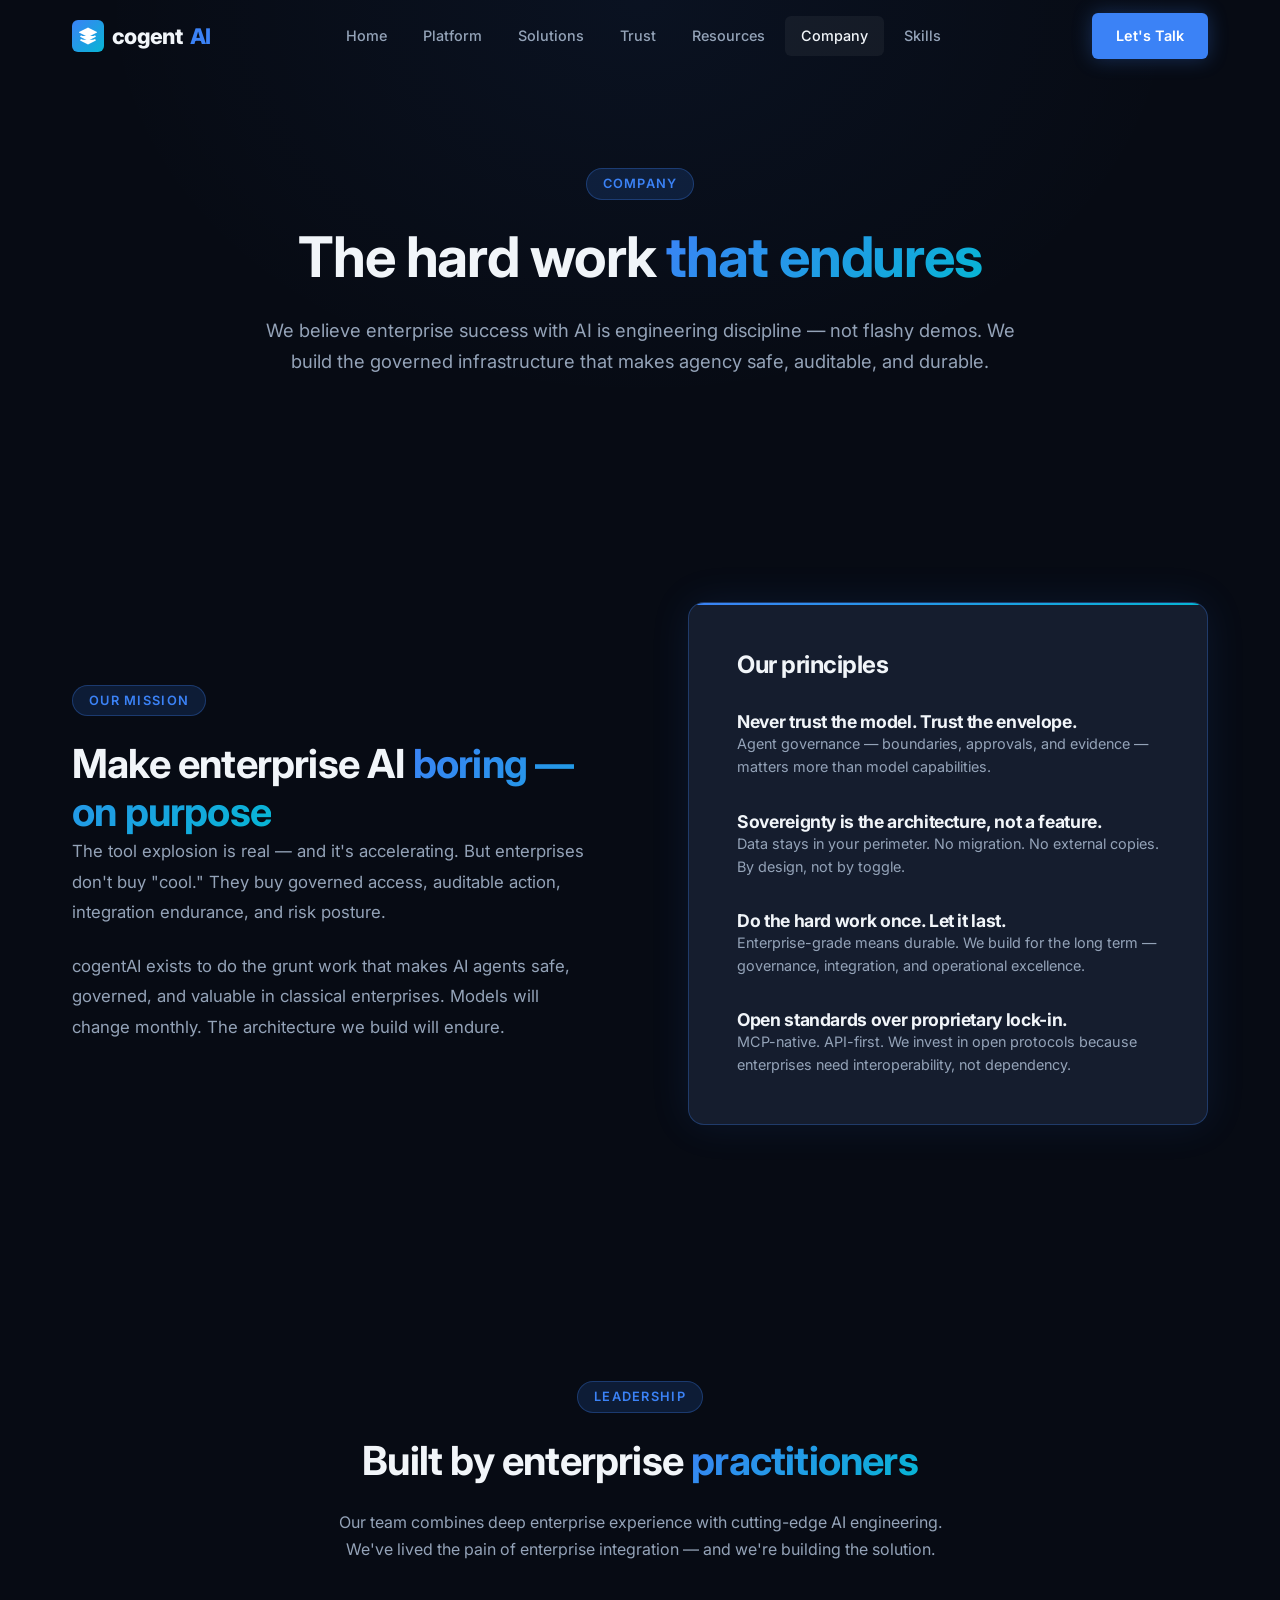
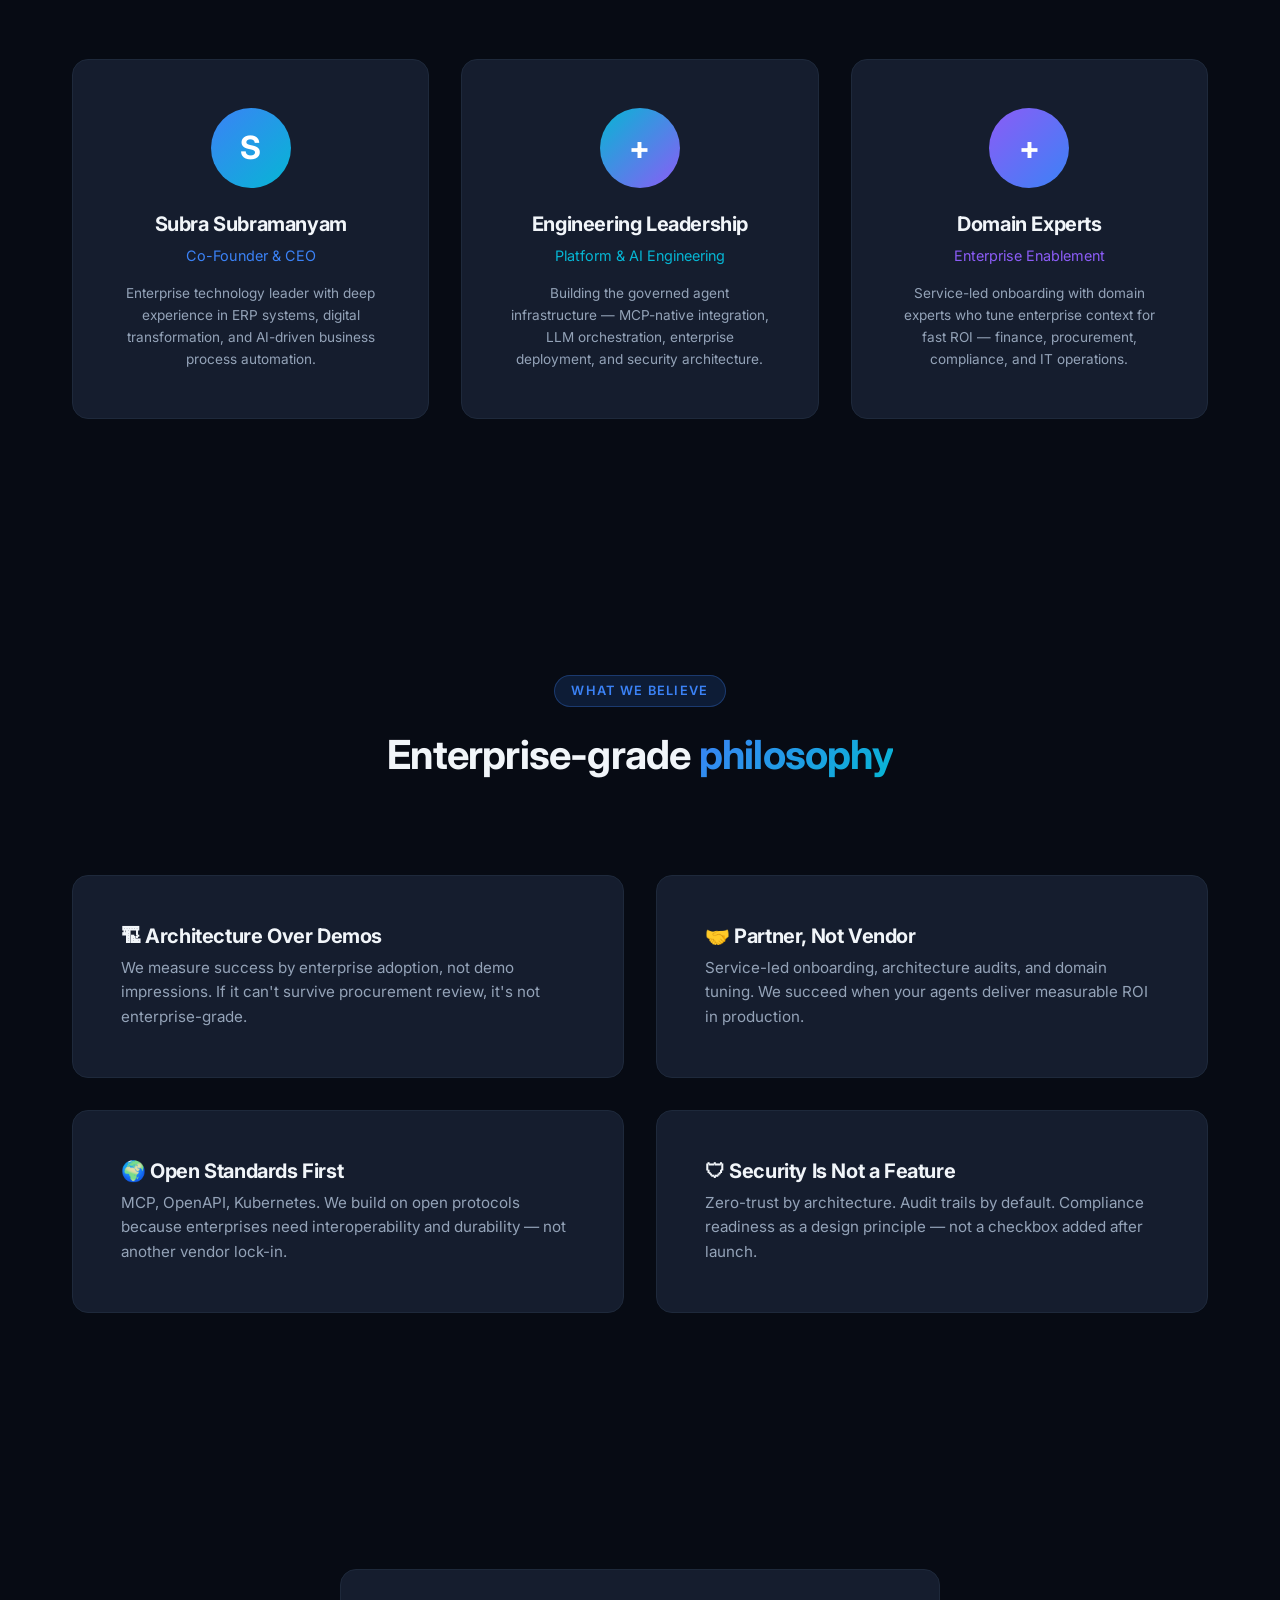
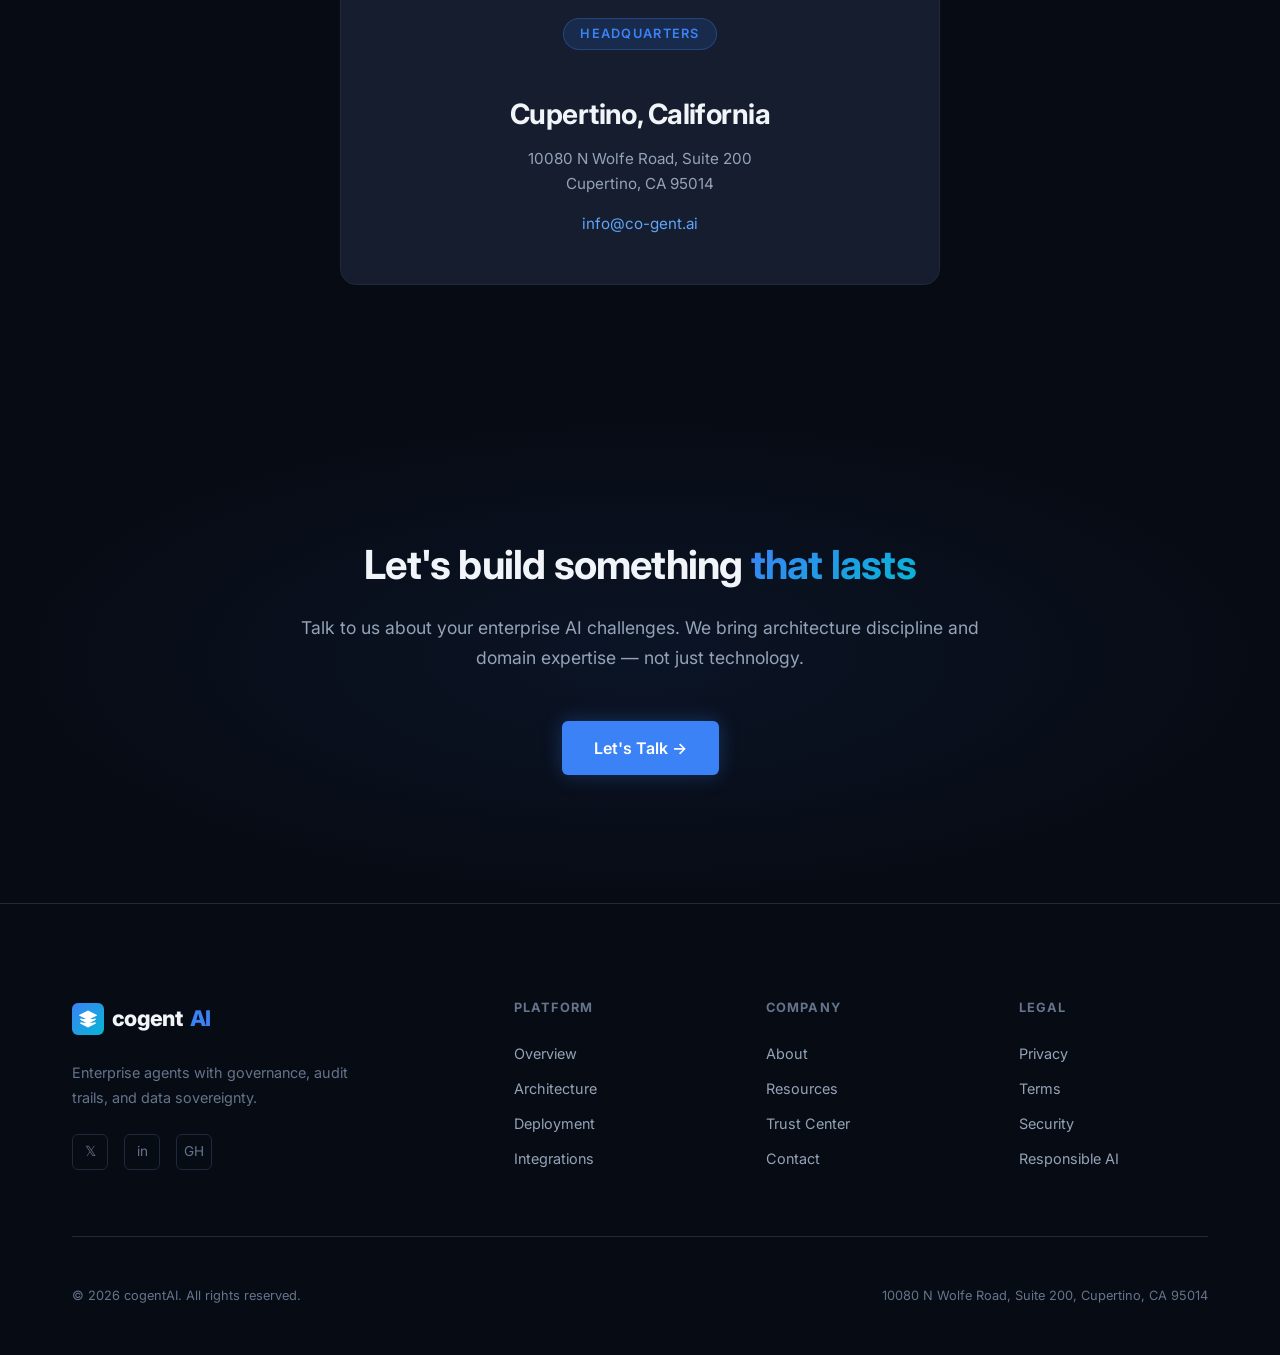
==== company.html @ f17ac7de "Initial prototype: cogentAI enterprise website redesign Complete site rebuild based on the roadmap d" ====
<!DOCTYPE html>
<html lang="en">
<head>
  <meta charset="UTF-8">
  <meta name="viewport" content="width=device-width, initial-scale=1.0">
  <title>Company — cogentAI</title>
  <meta name="description" content="About cogentAI — mission, values, leadership, and the enterprise-grade philosophy behind the platform.">
  <link rel="preconnect" href="https://fonts.googleapis.com">
  <link rel="preconnect" href="https://fonts.gstatic.com" crossorigin>
  <link href="https://fonts.googleapis.com/css2?family=Inter:wght@400;500;600;700;800&display=swap" rel="stylesheet">
  <link rel="stylesheet" href="css/style.css">
  <link rel="icon" href="data:image/svg+xml,<svg xmlns='http://www.w3.org/2000/svg' viewBox='0 0 32 32'><rect width='32' height='32' rx='6' fill='%233B82F6'/><text x='16' y='22' text-anchor='middle' fill='white' font-size='18' font-weight='bold' font-family='sans-serif'>C</text></svg>">
</head>
<body>

  <!-- HEADER -->
  <header class="site-header" id="site-header">
    <div class="header-inner">
      <a href="index.html" class="logo"><div class="logo-icon"><svg viewBox="0 0 24 24" fill="none" stroke="white" stroke-width="2.5"><path d="M12 2L2 7l10 5 10-5-10-5z"/><path d="M2 17l10 5 10-5"/><path d="M2 12l10 5 10-5"/></svg></div>cogent<span>AI</span></a>
      <nav class="nav-links">
        <a href="index.html">Home</a><a href="platform.html">Platform</a><a href="solutions.html">Solutions</a><a href="trust.html">Trust</a><a href="resources.html">Resources</a><a href="company.html" class="active">Company</a><a href="skills.html">Skills</a>
      </nav>
      <div class="flex gap-md items-center">
        <a href="contact.html" class="btn btn-primary nav-cta desktop-only">Let's Talk</a>
        <button class="mobile-toggle" id="mobile-toggle" aria-label="Menu"><span></span><span></span><span></span></button>
      </div>
    </div>
  </header>
  <nav class="mobile-nav" id="mobile-nav">
    <a href="index.html">Home</a><a href="platform.html">Platform</a><a href="solutions.html">Solutions</a><a href="trust.html">Trust</a><a href="resources.html">Resources</a><a href="company.html">Company</a><a href="skills.html">Skills</a>
    <a href="contact.html" class="btn btn-primary mt-lg">Let's Talk</a>
  </nav>

  <!-- PAGE HEADER -->
  <div class="page-header">
    <div class="container">
      <div class="section-label">Company</div>
      <h1>The hard work <span class="text-gradient">that endures</span></h1>
      <p>We believe enterprise success with AI is engineering discipline — not flashy demos. We build the governed infrastructure that makes agency safe, auditable, and durable.</p>
    </div>
  </div>

  <!-- MISSION -->
  <section id="mission">
    <div class="container">
      <div class="grid grid-2" style="align-items: center; gap: var(--space-4xl);">
        <div class="animate-in">
          <div class="section-label">Our Mission</div>
          <h2>Make enterprise AI <span class="text-gradient">boring — on purpose</span></h2>
          <p style="font-size: 1.05rem; line-height: 1.8;">The tool explosion is real — and it's accelerating. But enterprises don't buy "cool." They buy governed access, auditable action, integration endurance, and risk posture.</p>
          <p style="font-size: 1.05rem; line-height: 1.8; margin-top: var(--space-lg);">cogentAI exists to do the grunt work that makes AI agents safe, governed, and valuable in classical enterprises. Models will change monthly. The architecture we build will endure.</p>
        </div>
        <div class="animate-in">
          <div class="card card--featured">
            <h3 style="font-size: 1.5rem; margin-bottom: var(--space-xl);">Our principles</h3>
            <div style="display: flex; flex-direction: column; gap: var(--space-xl);">
              <div>
                <h5>Never trust the model. Trust the envelope.</h5>
                <p style="font-size: 0.9rem;">Agent governance — boundaries, approvals, and evidence — matters more than model capabilities.</p>
              </div>
              <div>
                <h5>Sovereignty is the architecture, not a feature.</h5>
                <p style="font-size: 0.9rem;">Data stays in your perimeter. No migration. No external copies. By design, not by toggle.</p>
              </div>
              <div>
                <h5>Do the hard work once. Let it last.</h5>
                <p style="font-size: 0.9rem;">Enterprise-grade means durable. We build for the long term — governance, integration, and operational excellence.</p>
              </div>
              <div>
                <h5>Open standards over proprietary lock-in.</h5>
                <p style="font-size: 0.9rem;">MCP-native. API-first. We invest in open protocols because enterprises need interoperability, not dependency.</p>
              </div>
            </div>
          </div>
        </div>
      </div>
    </div>
  </section>

  <!-- LEADERSHIP -->
  <section id="leadership">
    <div class="container">
      <div class="section-header animate-in">
        <div class="section-label">Leadership</div>
        <h2>Built by enterprise <span class="text-gradient">practitioners</span></h2>
        <p>Our team combines deep enterprise experience with cutting-edge AI engineering. We've lived the pain of enterprise integration — and we're building the solution.</p>
      </div>

      <div class="grid grid-3 stagger-children">
        <div class="card animate-in" style="text-align: center;">
          <div style="width: 80px; height: 80px; border-radius: 50%; background: linear-gradient(135deg, var(--color-accent), var(--color-accent-secondary)); margin: 0 auto var(--space-lg); display: flex; align-items: center; justify-content: center; font-size: 2rem; color: white; font-weight: 700;">S</div>
          <h4>Subra Subramanyam</h4>
          <p style="color: var(--color-accent); font-size: 0.9rem; margin-bottom: var(--space-md);">Co-Founder &amp; CEO</p>
          <p style="font-size: 0.85rem;">Enterprise technology leader with deep experience in ERP systems, digital transformation, and AI-driven business process automation.</p>
        </div>

        <div class="card animate-in" style="text-align: center;">
          <div style="width: 80px; height: 80px; border-radius: 50%; background: linear-gradient(135deg, var(--color-accent-secondary), var(--color-accent-tertiary)); margin: 0 auto var(--space-lg); display: flex; align-items: center; justify-content: center; font-size: 2rem; color: white; font-weight: 700;">+</div>
          <h4>Engineering Leadership</h4>
          <p style="color: var(--color-accent-secondary); font-size: 0.9rem; margin-bottom: var(--space-md);">Platform &amp; AI Engineering</p>
          <p style="font-size: 0.85rem;">Building the governed agent infrastructure — MCP-native integration, LLM orchestration, enterprise deployment, and security architecture.</p>
        </div>

        <div class="card animate-in" style="text-align: center;">
          <div style="width: 80px; height: 80px; border-radius: 50%; background: linear-gradient(135deg, var(--color-accent-tertiary), var(--color-accent)); margin: 0 auto var(--space-lg); display: flex; align-items: center; justify-content: center; font-size: 2rem; color: white; font-weight: 700;">+</div>
          <h4>Domain Experts</h4>
          <p style="color: var(--color-accent-tertiary); font-size: 0.9rem; margin-bottom: var(--space-md);">Enterprise Enablement</p>
          <p style="font-size: 0.85rem;">Service-led onboarding with domain experts who tune enterprise context for fast ROI — finance, procurement, compliance, and IT operations.</p>
        </div>
      </div>
    </div>
  </section>

  <!-- VALUES -->
  <section id="values">
    <div class="container">
      <div class="section-header animate-in">
        <div class="section-label">What We Believe</div>
        <h2>Enterprise-grade <span class="text-gradient">philosophy</span></h2>
      </div>

      <div class="grid grid-2 stagger-children">
        <div class="card animate-in">
          <h4>&#x1F3D7; Architecture Over Demos</h4>
          <p>We measure success by enterprise adoption, not demo impressions. If it can't survive procurement review, it's not enterprise-grade.</p>
        </div>
        <div class="card animate-in">
          <h4>&#x1F91D; Partner, Not Vendor</h4>
          <p>Service-led onboarding, architecture audits, and domain tuning. We succeed when your agents deliver measurable ROI in production.</p>
        </div>
        <div class="card animate-in">
          <h4>&#x1F30D; Open Standards First</h4>
          <p>MCP, OpenAPI, Kubernetes. We build on open protocols because enterprises need interoperability and durability — not another vendor lock-in.</p>
        </div>
        <div class="card animate-in">
          <h4>&#x1F6E1; Security Is Not a Feature</h4>
          <p>Zero-trust by architecture. Audit trails by default. Compliance readiness as a design principle — not a checkbox added after launch.</p>
        </div>
      </div>
    </div>
  </section>

  <!-- LOCATION -->
  <section id="location">
    <div class="container">
      <div class="card animate-in" style="text-align: center; max-width: 600px; margin: 0 auto;">
        <div class="section-label" style="display: inline-flex;">Headquarters</div>
        <h3 style="margin-top: var(--space-lg);">Cupertino, California</h3>
        <p style="margin: var(--space-md) auto;">10080 N Wolfe Road, Suite 200<br>Cupertino, CA 95014</p>
        <p style="margin-top: var(--space-md);"><a href="mailto:info@co-gent.ai" style="color: var(--color-text-accent);">info@co-gent.ai</a></p>
      </div>
    </div>
  </section>

  <!-- CTA -->
  <section class="cta-section">
    <div class="container">
      <div class="cta-content">
        <h2>Let's build something <span class="text-gradient">that lasts</span></h2>
        <p>Talk to us about your enterprise AI challenges. We bring architecture discipline and domain expertise — not just technology.</p>
        <div class="cta-actions">
          <a href="contact.html" class="btn btn-primary btn-lg">Let's Talk →</a>
        </div>
      </div>
    </div>
  </section>

  <!-- FOOTER -->
  <footer class="site-footer">
    <div class="container">
      <div class="footer-grid">
        <div class="footer-brand">
          <a href="index.html" class="logo"><div class="logo-icon"><svg viewBox="0 0 24 24" fill="none" stroke="white" stroke-width="2.5"><path d="M12 2L2 7l10 5 10-5-10-5z"/><path d="M2 17l10 5 10-5"/><path d="M2 12l10 5 10-5"/></svg></div>cogent<span>AI</span></a>
          <p>Enterprise agents with governance, audit trails, and data sovereignty.</p>
          <div class="footer-social"><a href="https://x.com/Co_gentAI">&#x1D54F;</a><a href="https://www.linkedin.com/company/co-gentai">in</a><a href="https://github.com/Co-gentAI">GH</a></div>
        </div>
        <div class="footer-column"><h5>Platform</h5><ul><li><a href="platform.html">Overview</a></li><li><a href="platform.html#architecture">Architecture</a></li><li><a href="platform.html#deployment">Deployment</a></li><li><a href="platform.html#integrations">Integrations</a></li></ul></div>
        <div class="footer-column"><h5>Company</h5><ul><li><a href="company.html">About</a></li><li><a href="resources.html">Resources</a></li><li><a href="trust.html">Trust Center</a></li><li><a href="contact.html">Contact</a></li></ul></div>
        <div class="footer-column"><h5>Legal</h5><ul><li><a href="trust.html#privacy">Privacy</a></li><li><a href="trust.html#terms">Terms</a></li><li><a href="trust.html#security">Security</a></li><li><a href="trust.html#responsible-ai">Responsible AI</a></li></ul></div>
      </div>
      <div class="footer-bottom"><span>&copy; 2026 cogentAI. All rights reserved.</span><span>10080 N Wolfe Road, Suite 200, Cupertino, CA 95014</span></div>
    </div>
  </footer>
  <script src="js/main.js"></script>
</body>
</html>
---- css/style.css ----
/* ============================================
   cogentAI Design System
   Enterprise Agentic AI Platform
   ============================================ */

/* --- CSS Custom Properties --- */
:root {
  /* Colors - Dark Enterprise Palette */
  --color-bg-deep: #070B14;
  --color-bg-primary: #0B1221;
  --color-bg-secondary: #111827;
  --color-bg-card: #151D2E;
  --color-bg-card-hover: #1A2540;
  --color-bg-surface: #1E293B;
  --color-border: #1E293B;
  --color-border-light: #334155;

  /* Accent Colors */
  --color-accent: #3B82F6;
  --color-accent-hover: #2563EB;
  --color-accent-glow: rgba(59, 130, 246, 0.15);
  --color-accent-secondary: #06B6D4;
  --color-accent-tertiary: #8B5CF6;
  --color-success: #10B981;
  --color-warning: #F59E0B;

  /* Text Colors */
  --color-text-primary: #F1F5F9;
  --color-text-secondary: #94A3B8;
  --color-text-muted: #64748B;
  --color-text-accent: #60A5FA;

  /* Light Section */
  --color-light-bg: #F8FAFC;
  --color-light-card: #FFFFFF;
  --color-light-text: #0F172A;
  --color-light-text-secondary: #475569;
  --color-light-border: #E2E8F0;

  /* Typography */
  --font-sans: 'Inter', -apple-system, BlinkMacSystemFont, 'Segoe UI', Roboto, sans-serif;
  --font-mono: 'JetBrains Mono', 'Fira Code', 'Consolas', monospace;

  /* Spacing */
  --space-xs: 0.25rem;
  --space-sm: 0.5rem;
  --space-md: 1rem;
  --space-lg: 1.5rem;
  --space-xl: 2rem;
  --space-2xl: 3rem;
  --space-3xl: 4rem;
  --space-4xl: 6rem;
  --space-5xl: 8rem;

  /* Layout */
  --max-width: 1200px;
  --max-width-narrow: 800px;
  --header-height: 72px;

  /* Radius */
  --radius-sm: 6px;
  --radius-md: 10px;
  --radius-lg: 16px;
  --radius-xl: 24px;

  /* Transitions */
  --transition-fast: 150ms ease;
  --transition-base: 250ms ease;
  --transition-slow: 400ms ease;

  /* Shadows */
  --shadow-sm: 0 1px 2px rgba(0,0,0,0.3);
  --shadow-md: 0 4px 12px rgba(0,0,0,0.3);
  --shadow-lg: 0 8px 32px rgba(0,0,0,0.4);
  --shadow-glow: 0 0 40px rgba(59, 130, 246, 0.1);
}

/* --- Reset & Base --- */
*, *::before, *::after {
  margin: 0;
  padding: 0;
  box-sizing: border-box;
}

html {
  scroll-behavior: smooth;
  scroll-padding-top: var(--header-height);
  -webkit-font-smoothing: antialiased;
  -moz-osx-font-smoothing: grayscale;
}

body {
  font-family: var(--font-sans);
  background: var(--color-bg-deep);
  color: var(--color-text-primary);
  line-height: 1.7;
  font-size: 16px;
  overflow-x: hidden;
}

a {
  color: var(--color-text-accent);
  text-decoration: none;
  transition: color var(--transition-fast);
}

a:hover {
  color: var(--color-accent);
}

img {
  max-width: 100%;
  display: block;
}

ul, ol {
  list-style: none;
}

button {
  cursor: pointer;
  font-family: inherit;
  border: none;
  background: none;
}

/* --- Typography --- */
h1, h2, h3, h4, h5, h6 {
  font-weight: 700;
  line-height: 1.2;
  letter-spacing: -0.02em;
  color: var(--color-text-primary);
}

h1 { font-size: clamp(2.25rem, 5vw, 3.5rem); }
h2 { font-size: clamp(1.75rem, 3.5vw, 2.5rem); }
h3 { font-size: clamp(1.25rem, 2.5vw, 1.75rem); }
h4 { font-size: 1.25rem; }
h5 { font-size: 1.1rem; }

p {
  color: var(--color-text-secondary);
  max-width: 65ch;
}

.text-gradient {
  background: linear-gradient(135deg, var(--color-accent) 0%, var(--color-accent-secondary) 100%);
  -webkit-background-clip: text;
  -webkit-text-fill-color: transparent;
  background-clip: text;
}

.text-gradient-alt {
  background: linear-gradient(135deg, var(--color-accent) 0%, var(--color-accent-tertiary) 100%);
  -webkit-background-clip: text;
  -webkit-text-fill-color: transparent;
  background-clip: text;
}

.text-center { text-align: center; }
.text-sm { font-size: 0.875rem; }
.text-lg { font-size: 1.125rem; }
.text-xl { font-size: 1.25rem; }
.text-muted { color: var(--color-text-muted); }
.text-accent { color: var(--color-text-accent); }

/* --- Layout --- */
.container {
  width: 100%;
  max-width: var(--max-width);
  margin: 0 auto;
  padding: 0 var(--space-xl);
}

.container--narrow {
  max-width: var(--max-width-narrow);
}

section {
  padding: var(--space-5xl) 0;
  position: relative;
}

.section-header {
  text-align: center;
  margin-bottom: var(--space-4xl);
  max-width: 700px;
  margin-left: auto;
  margin-right: auto;
}

.section-header p {
  margin: var(--space-lg) auto 0;
}

.section-label {
  display: inline-flex;
  align-items: center;
  gap: var(--space-sm);
  font-size: 0.8rem;
  font-weight: 600;
  text-transform: uppercase;
  letter-spacing: 0.1em;
  color: var(--color-accent);
  margin-bottom: var(--space-lg);
  padding: var(--space-xs) var(--space-md);
  border: 1px solid rgba(59, 130, 246, 0.3);
  border-radius: 100px;
  background: var(--color-accent-glow);
}

/* --- Grid System --- */
.grid {
  display: grid;
  gap: var(--space-xl);
}

.grid-2 { grid-template-columns: repeat(2, 1fr); }
.grid-3 { grid-template-columns: repeat(3, 1fr); }
.grid-4 { grid-template-columns: repeat(4, 1fr); }

@media (max-width: 1024px) {
  .grid-4 { grid-template-columns: repeat(2, 1fr); }
  .grid-3 { grid-template-columns: repeat(2, 1fr); }
}

@media (max-width: 768px) {
  .grid-2, .grid-3, .grid-4 { grid-template-columns: 1fr; }
}

/* --- Header / Navigation --- */
.site-header {
  position: fixed;
  top: 0;
  left: 0;
  right: 0;
  z-index: 1000;
  height: var(--header-height);
  transition: background var(--transition-base), box-shadow var(--transition-base);
}

.site-header.scrolled {
  background: rgba(11, 18, 33, 0.92);
  backdrop-filter: blur(20px);
  -webkit-backdrop-filter: blur(20px);
  box-shadow: 0 1px 0 rgba(255,255,255,0.05);
}

.header-inner {
  display: flex;
  align-items: center;
  justify-content: space-between;
  height: 100%;
  max-width: var(--max-width);
  margin: 0 auto;
  padding: 0 var(--space-xl);
}

.logo {
  display: flex;
  align-items: center;
  gap: var(--space-sm);
  font-size: 1.35rem;
  font-weight: 800;
  color: var(--color-text-primary);
  letter-spacing: -0.03em;
}

.logo-icon {
  width: 32px;
  height: 32px;
  background: linear-gradient(135deg, var(--color-accent), var(--color-accent-secondary));
  border-radius: var(--radius-sm);
  display: flex;
  align-items: center;
  justify-content: center;
}

.logo-icon svg {
  width: 18px;
  height: 18px;
  fill: white;
}

.logo span {
  color: var(--color-accent);
}

.nav-links {
  display: flex;
  align-items: center;
  gap: var(--space-xs);
}

.nav-links a {
  color: var(--color-text-secondary);
  font-size: 0.9rem;
  font-weight: 500;
  padding: var(--space-sm) var(--space-md);
  border-radius: var(--radius-sm);
  transition: all var(--transition-fast);
}

.nav-links a:hover,
.nav-links a.active {
  color: var(--color-text-primary);
  background: rgba(255,255,255,0.05);
}

.nav-cta {
  margin-left: var(--space-md);
}

/* Mobile Nav */
.mobile-toggle {
  display: none;
  flex-direction: column;
  gap: 5px;
  padding: var(--space-sm);
}

.mobile-toggle span {
  display: block;
  width: 22px;
  height: 2px;
  background: var(--color-text-primary);
  border-radius: 2px;
  transition: all var(--transition-fast);
}

.mobile-nav {
  display: none;
  position: fixed;
  top: var(--header-height);
  left: 0;
  right: 0;
  bottom: 0;
  background: rgba(11, 18, 33, 0.98);
  backdrop-filter: blur(20px);
  padding: var(--space-xl);
  z-index: 999;
}

.mobile-nav.open {
  display: flex;
  flex-direction: column;
  gap: var(--space-sm);
}

.mobile-nav a {
  display: block;
  padding: var(--space-md);
  font-size: 1.1rem;
  color: var(--color-text-secondary);
  border-radius: var(--radius-sm);
}

.mobile-nav a:hover {
  color: var(--color-text-primary);
  background: rgba(255,255,255,0.05);
}

@media (max-width: 900px) {
  .nav-links { display: none; }
  .nav-cta.desktop-only { display: none; }
  .mobile-toggle { display: flex; }
}

/* --- Buttons --- */
.btn {
  display: inline-flex;
  align-items: center;
  gap: var(--space-sm);
  padding: 0.7rem 1.5rem;
  font-size: 0.9rem;
  font-weight: 600;
  border-radius: var(--radius-sm);
  transition: all var(--transition-base);
  white-space: nowrap;
}

.btn-primary {
  background: var(--color-accent);
  color: #fff;
  box-shadow: 0 0 20px rgba(59, 130, 246, 0.3);
}

.btn-primary:hover {
  background: var(--color-accent-hover);
  color: #fff;
  box-shadow: 0 0 30px rgba(59, 130, 246, 0.4);
  transform: translateY(-1px);
}

.btn-secondary {
  background: rgba(255,255,255,0.05);
  color: var(--color-text-primary);
  border: 1px solid var(--color-border-light);
}

.btn-secondary:hover {
  background: rgba(255,255,255,0.1);
  color: var(--color-text-primary);
  border-color: var(--color-text-muted);
}

.btn-ghost {
  color: var(--color-text-secondary);
  padding: 0.5rem 1rem;
}

.btn-ghost:hover {
  color: var(--color-text-primary);
}

.btn-lg {
  padding: 0.85rem 2rem;
  font-size: 1rem;
}

.btn-icon {
  font-size: 1.1em;
}

/* --- Cards --- */
.card {
  background: var(--color-bg-card);
  border: 1px solid var(--color-border);
  border-radius: var(--radius-lg);
  padding: var(--space-2xl);
  transition: all var(--transition-base);
  position: relative;
  overflow: hidden;
}

.card:hover {
  border-color: var(--color-border-light);
  background: var(--color-bg-card-hover);
  transform: translateY(-2px);
  box-shadow: var(--shadow-lg);
}

.card-icon {
  width: 48px;
  height: 48px;
  border-radius: var(--radius-md);
  display: flex;
  align-items: center;
  justify-content: center;
  margin-bottom: var(--space-lg);
  font-size: 1.4rem;
}

.card-icon--blue {
  background: rgba(59, 130, 246, 0.15);
  color: var(--color-accent);
}

.card-icon--cyan {
  background: rgba(6, 182, 212, 0.15);
  color: var(--color-accent-secondary);
}

.card-icon--purple {
  background: rgba(139, 92, 246, 0.15);
  color: var(--color-accent-tertiary);
}

.card-icon--green {
  background: rgba(16, 185, 129, 0.15);
  color: var(--color-success);
}

.card-icon--amber {
  background: rgba(245, 158, 11, 0.15);
  color: var(--color-warning);
}

.card h3, .card h4 {
  margin-bottom: var(--space-sm);
}

.card p {
  font-size: 0.95rem;
  line-height: 1.6;
}

.card--featured {
  border-color: rgba(59, 130, 246, 0.3);
  box-shadow: var(--shadow-glow);
}

.card--featured::before {
  content: '';
  position: absolute;
  top: 0;
  left: 0;
  right: 0;
  height: 2px;
  background: linear-gradient(90deg, var(--color-accent), var(--color-accent-secondary));
}

/* --- Hero Section --- */
.hero {
  min-height: 100vh;
  display: flex;
  align-items: center;
  padding-top: calc(var(--header-height) + var(--space-3xl));
  padding-bottom: var(--space-4xl);
  position: relative;
  overflow: hidden;
}

.hero::before {
  content: '';
  position: absolute;
  top: -50%;
  right: -20%;
  width: 80%;
  height: 100%;
  background: radial-gradient(ellipse, rgba(59, 130, 246, 0.06) 0%, transparent 70%);
  pointer-events: none;
}

.hero::after {
  content: '';
  position: absolute;
  bottom: -30%;
  left: -10%;
  width: 50%;
  height: 60%;
  background: radial-gradient(ellipse, rgba(6, 182, 212, 0.04) 0%, transparent 70%);
  pointer-events: none;
}

.hero-content {
  position: relative;
  z-index: 1;
  max-width: 720px;
}

.hero-label {
  display: inline-flex;
  align-items: center;
  gap: var(--space-sm);
  font-size: 0.8rem;
  font-weight: 500;
  color: var(--color-accent);
  margin-bottom: var(--space-xl);
  padding: var(--space-xs) var(--space-md);
  border: 1px solid rgba(59, 130, 246, 0.2);
  border-radius: 100px;
  background: rgba(59, 130, 246, 0.08);
}

.hero h1 {
  margin-bottom: var(--space-xl);
}

.hero p {
  font-size: 1.2rem;
  line-height: 1.7;
  margin-bottom: var(--space-2xl);
  max-width: 600px;
}

.hero-actions {
  display: flex;
  gap: var(--space-md);
  flex-wrap: wrap;
}

.hero-proof {
  margin-top: var(--space-3xl);
  display: flex;
  gap: var(--space-3xl);
  flex-wrap: wrap;
}

.hero-proof-item {
  display: flex;
  flex-direction: column;
  gap: var(--space-xs);
}

.hero-proof-item strong {
  font-size: 1.5rem;
  font-weight: 800;
  color: var(--color-text-primary);
}

.hero-proof-item span {
  font-size: 0.8rem;
  color: var(--color-text-muted);
  text-transform: uppercase;
  letter-spacing: 0.05em;
}

/* Hero visual element */
.hero-visual {
  position: absolute;
  right: -5%;
  top: 50%;
  transform: translateY(-50%);
  width: 500px;
  height: 500px;
  opacity: 0.35;
  pointer-events: none;
}

@media (max-width: 1200px) {
  .hero-visual { display: none; }
}

/* --- Architecture Diagram --- */
.arch-diagram {
  display: flex;
  flex-direction: column;
  gap: var(--space-md);
  max-width: 900px;
  margin: 0 auto;
}

.arch-layer {
  display: flex;
  align-items: center;
  gap: var(--space-xl);
  padding: var(--space-2xl);
  border-radius: var(--radius-lg);
  border: 1px solid var(--color-border);
  background: var(--color-bg-card);
  transition: all var(--transition-base);
}

.arch-layer:hover {
  border-color: var(--color-border-light);
  background: var(--color-bg-card-hover);
}

.arch-layer-number {
  width: 48px;
  height: 48px;
  border-radius: 50%;
  display: flex;
  align-items: center;
  justify-content: center;
  font-weight: 800;
  font-size: 1.1rem;
  flex-shrink: 0;
}

.arch-layer-content h4 {
  margin-bottom: var(--space-xs);
}

.arch-layer-content p {
  font-size: 0.9rem;
}

.arch-connector {
  width: 2px;
  height: 24px;
  margin: 0 auto;
  background: linear-gradient(to bottom, var(--color-border-light), transparent);
}

/* --- Feature Grid --- */
.feature-grid {
  display: grid;
  grid-template-columns: repeat(4, 1fr);
  gap: var(--space-lg);
}

@media (max-width: 1024px) {
  .feature-grid { grid-template-columns: repeat(2, 1fr); }
}

@media (max-width: 600px) {
  .feature-grid { grid-template-columns: 1fr; }
}

.feature-item {
  padding: var(--space-xl);
  border-radius: var(--radius-md);
  border: 1px solid var(--color-border);
  background: var(--color-bg-card);
  transition: all var(--transition-base);
}

.feature-item:hover {
  border-color: var(--color-border-light);
  transform: translateY(-2px);
}

.feature-item .icon {
  font-size: 1.5rem;
  margin-bottom: var(--space-md);
}

.feature-item h5 {
  margin-bottom: var(--space-xs);
  font-size: 0.95rem;
}

.feature-item p {
  font-size: 0.85rem;
  color: var(--color-text-muted);
}

/* --- Persona Cards --- */
.persona-grid {
  display: grid;
  grid-template-columns: repeat(2, 1fr);
  gap: var(--space-xl);
}

@media (max-width: 768px) {
  .persona-grid { grid-template-columns: 1fr; }
}

.persona-card {
  padding: var(--space-3xl);
  border-radius: var(--radius-lg);
  border: 1px solid var(--color-border);
  background: var(--color-bg-card);
  transition: all var(--transition-base);
}

.persona-card:hover {
  border-color: var(--color-border-light);
  transform: translateY(-3px);
  box-shadow: var(--shadow-lg);
}

.persona-card h3 {
  margin-bottom: var(--space-md);
}

.persona-card p {
  margin-bottom: var(--space-lg);
}

.persona-card ul {
  display: flex;
  flex-direction: column;
  gap: var(--space-sm);
  margin-bottom: var(--space-xl);
}

.persona-card li {
  display: flex;
  align-items: flex-start;
  gap: var(--space-sm);
  font-size: 0.9rem;
  color: var(--color-text-secondary);
}

.persona-card li::before {
  content: '→';
  color: var(--color-accent);
  font-weight: 600;
  flex-shrink: 0;
}

/* --- Integration Logos --- */
.integration-grid {
  display: flex;
  justify-content: center;
  flex-wrap: wrap;
  gap: var(--space-lg);
}

.integration-item {
  display: flex;
  align-items: center;
  justify-content: center;
  width: 140px;
  height: 64px;
  padding: var(--space-md);
  border-radius: var(--radius-md);
  border: 1px solid var(--color-border);
  background: var(--color-bg-card);
  font-size: 0.85rem;
  font-weight: 600;
  color: var(--color-text-muted);
  transition: all var(--transition-base);
}

.integration-item:hover {
  border-color: var(--color-border-light);
  color: var(--color-text-secondary);
  background: var(--color-bg-card-hover);
}

/* --- Autonomy Dial Section --- */
.autonomy-track {
  display: flex;
  align-items: stretch;
  gap: 0;
  max-width: 900px;
  margin: 0 auto;
  border-radius: var(--radius-lg);
  overflow: hidden;
  border: 1px solid var(--color-border);
}

.autonomy-step {
  flex: 1;
  padding: var(--space-2xl) var(--space-xl);
  background: var(--color-bg-card);
  border-right: 1px solid var(--color-border);
  transition: all var(--transition-base);
  text-align: center;
}

.autonomy-step:last-child {
  border-right: none;
}

.autonomy-step:hover {
  background: var(--color-bg-card-hover);
}

.autonomy-step .step-num {
  display: inline-flex;
  align-items: center;
  justify-content: center;
  width: 32px;
  height: 32px;
  border-radius: 50%;
  font-size: 0.8rem;
  font-weight: 700;
  margin-bottom: var(--space-md);
}

.autonomy-step h5 {
  margin-bottom: var(--space-sm);
  font-size: 0.9rem;
}

.autonomy-step p {
  font-size: 0.8rem;
  color: var(--color-text-muted);
  margin: 0 auto;
}

@media (max-width: 768px) {
  .autonomy-track {
    flex-direction: column;
  }
  .autonomy-step {
    border-right: none;
    border-bottom: 1px solid var(--color-border);
  }
  .autonomy-step:last-child { border-bottom: none; }
}

/* --- Contract Pillars --- */
.contract-grid {
  display: grid;
  grid-template-columns: repeat(2, 1fr);
  gap: var(--space-lg);
}

@media (max-width: 768px) {
  .contract-grid { grid-template-columns: 1fr; }
}

.contract-card {
  padding: var(--space-2xl);
  border-radius: var(--radius-lg);
  border: 1px solid var(--color-border);
  background: var(--color-bg-card);
  position: relative;
  overflow: hidden;
  transition: all var(--transition-base);
}

.contract-card:hover {
  border-color: var(--color-border-light);
  transform: translateY(-2px);
}

.contract-card::before {
  content: '';
  position: absolute;
  top: 0;
  left: 0;
  width: 3px;
  height: 100%;
}

.contract-card--governance::before { background: var(--color-accent); }
.contract-card--tool::before { background: var(--color-accent-secondary); }
.contract-card--data::before { background: var(--color-accent-tertiary); }
.contract-card--observability::before { background: var(--color-success); }

.contract-card h4 {
  margin-bottom: var(--space-sm);
}

.contract-card ul {
  margin-top: var(--space-md);
  display: flex;
  flex-direction: column;
  gap: var(--space-xs);
}

.contract-card li {
  font-size: 0.85rem;
  color: var(--color-text-muted);
  display: flex;
  align-items: center;
  gap: var(--space-sm);
}

.contract-card li::before {
  content: '';
  width: 4px;
  height: 4px;
  border-radius: 50%;
  background: var(--color-text-muted);
  flex-shrink: 0;
}

/* --- Blog / Resource Cards --- */
.blog-card {
  display: flex;
  flex-direction: column;
  border-radius: var(--radius-lg);
  border: 1px solid var(--color-border);
  background: var(--color-bg-card);
  overflow: hidden;
  transition: all var(--transition-base);
}

.blog-card:hover {
  border-color: var(--color-border-light);
  transform: translateY(-3px);
  box-shadow: var(--shadow-lg);
}

.blog-card-image {
  width: 100%;
  height: 200px;
  object-fit: cover;
}

.blog-card-body {
  padding: var(--space-xl);
  flex: 1;
  display: flex;
  flex-direction: column;
}

.blog-card-meta {
  display: flex;
  align-items: center;
  gap: var(--space-md);
  margin-bottom: var(--space-md);
}

.blog-card-tag {
  font-size: 0.75rem;
  font-weight: 600;
  text-transform: uppercase;
  letter-spacing: 0.05em;
  color: var(--color-accent);
  padding: 2px 8px;
  background: var(--color-accent-glow);
  border-radius: 4px;
}

.blog-card-date {
  font-size: 0.8rem;
  color: var(--color-text-muted);
}

.blog-card h4 {
  margin-bottom: var(--space-sm);
  font-size: 1.1rem;
}

.blog-card p {
  font-size: 0.9rem;
  color: var(--color-text-muted);
  flex: 1;
}

.blog-card-link {
  margin-top: var(--space-lg);
  font-size: 0.85rem;
  font-weight: 600;
  color: var(--color-text-accent);
  display: inline-flex;
  align-items: center;
  gap: var(--space-xs);
}

.blog-card-link:hover {
  gap: var(--space-sm);
}

/* --- Gradient Placeholder Images --- */
.gradient-img {
  width: 100%;
  height: 200px;
  border-radius: var(--radius-md);
}

.gradient-img--blue {
  background: linear-gradient(135deg, rgba(59,130,246,0.2) 0%, rgba(6,182,212,0.1) 100%);
}

.gradient-img--purple {
  background: linear-gradient(135deg, rgba(139,92,246,0.2) 0%, rgba(59,130,246,0.1) 100%);
}

.gradient-img--cyan {
  background: linear-gradient(135deg, rgba(6,182,212,0.2) 0%, rgba(16,185,129,0.1) 100%);
}

.gradient-img--green {
  background: linear-gradient(135deg, rgba(16,185,129,0.2) 0%, rgba(6,182,212,0.1) 100%);
}

/* --- Trust / Compliance Badges --- */
.trust-badges {
  display: flex;
  justify-content: center;
  flex-wrap: wrap;
  gap: var(--space-lg);
  margin-top: var(--space-2xl);
}

.trust-badge {
  display: flex;
  align-items: center;
  gap: var(--space-sm);
  padding: var(--space-sm) var(--space-lg);
  border-radius: 100px;
  border: 1px solid var(--color-border);
  background: var(--color-bg-card);
  font-size: 0.8rem;
  font-weight: 600;
  color: var(--color-text-muted);
}

.trust-badge .badge-dot {
  width: 8px;
  height: 8px;
  border-radius: 50%;
  background: var(--color-success);
}

/* --- Timeline / Process --- */
.process-steps {
  display: flex;
  flex-direction: column;
  gap: var(--space-xl);
  max-width: 700px;
  margin: 0 auto;
  position: relative;
}

.process-steps::before {
  content: '';
  position: absolute;
  left: 23px;
  top: 48px;
  bottom: 48px;
  width: 1px;
  background: linear-gradient(to bottom, var(--color-accent), var(--color-accent-secondary), var(--color-accent-tertiary));
  opacity: 0.3;
}

.process-step {
  display: flex;
  gap: var(--space-xl);
  align-items: flex-start;
}

.process-step-dot {
  width: 48px;
  height: 48px;
  border-radius: 50%;
  display: flex;
  align-items: center;
  justify-content: center;
  font-weight: 800;
  font-size: 0.9rem;
  flex-shrink: 0;
  border: 2px solid var(--color-border);
  background: var(--color-bg-primary);
  position: relative;
  z-index: 1;
}

.process-step-content h4 {
  margin-bottom: var(--space-xs);
}

.process-step-content p {
  font-size: 0.9rem;
}

/* --- Accordion --- */
.accordion {
  max-width: 800px;
  margin: 0 auto;
  display: flex;
  flex-direction: column;
  gap: var(--space-sm);
}

.accordion-item {
  border: 1px solid var(--color-border);
  border-radius: var(--radius-md);
  overflow: hidden;
  transition: border-color var(--transition-base);
}

.accordion-item.open {
  border-color: var(--color-border-light);
}

.accordion-trigger {
  width: 100%;
  display: flex;
  align-items: center;
  justify-content: space-between;
  padding: var(--space-lg) var(--space-xl);
  background: var(--color-bg-card);
  color: var(--color-text-primary);
  font-size: 1rem;
  font-weight: 600;
  text-align: left;
  transition: background var(--transition-fast);
}

.accordion-trigger:hover {
  background: var(--color-bg-card-hover);
}

.accordion-arrow {
  font-size: 0.8rem;
  transition: transform var(--transition-base);
}

.accordion-item.open .accordion-arrow {
  transform: rotate(180deg);
}

.accordion-body {
  max-height: 0;
  overflow: hidden;
  transition: max-height var(--transition-slow);
}

.accordion-body-inner {
  padding: 0 var(--space-xl) var(--space-lg);
  color: var(--color-text-secondary);
  font-size: 0.95rem;
  line-height: 1.7;
}

/* --- Stats Bar --- */
.stats-bar {
  display: flex;
  justify-content: center;
  gap: var(--space-4xl);
  padding: var(--space-3xl) 0;
  flex-wrap: wrap;
}

.stat-item {
  text-align: center;
}

.stat-value {
  font-size: 2.5rem;
  font-weight: 800;
  line-height: 1;
  margin-bottom: var(--space-xs);
}

.stat-label {
  font-size: 0.8rem;
  color: var(--color-text-muted);
  text-transform: uppercase;
  letter-spacing: 0.05em;
}

/* --- CTA Section --- */
.cta-section {
  padding: var(--space-5xl) 0;
  text-align: center;
  position: relative;
  overflow: hidden;
}

.cta-section::before {
  content: '';
  position: absolute;
  top: 0;
  left: 0;
  right: 0;
  bottom: 0;
  background: radial-gradient(ellipse at center, rgba(59, 130, 246, 0.08) 0%, transparent 70%);
  pointer-events: none;
}

.cta-content {
  position: relative;
  z-index: 1;
}

.cta-content h2 {
  margin-bottom: var(--space-lg);
}

.cta-content p {
  margin: 0 auto var(--space-2xl);
  font-size: 1.1rem;
}

.cta-actions {
  display: flex;
  justify-content: center;
  gap: var(--space-md);
  flex-wrap: wrap;
}

/* --- Footer --- */
.site-footer {
  border-top: 1px solid var(--color-border);
  padding: var(--space-4xl) 0 var(--space-2xl);
  background: var(--color-bg-deep);
}

.footer-grid {
  display: grid;
  grid-template-columns: 2fr repeat(3, 1fr);
  gap: var(--space-3xl);
  margin-bottom: var(--space-3xl);
}

@media (max-width: 900px) {
  .footer-grid {
    grid-template-columns: 1fr 1fr;
    gap: var(--space-2xl);
  }
}

@media (max-width: 600px) {
  .footer-grid {
    grid-template-columns: 1fr;
  }
}

.footer-brand {
  max-width: 300px;
}

.footer-brand .logo {
  margin-bottom: var(--space-lg);
}

.footer-brand p {
  font-size: 0.9rem;
  color: var(--color-text-muted);
  margin-bottom: var(--space-lg);
}

.footer-social {
  display: flex;
  gap: var(--space-md);
}

.footer-social a {
  width: 36px;
  height: 36px;
  border-radius: var(--radius-sm);
  border: 1px solid var(--color-border);
  display: flex;
  align-items: center;
  justify-content: center;
  color: var(--color-text-muted);
  font-size: 0.85rem;
  transition: all var(--transition-fast);
}

.footer-social a:hover {
  border-color: var(--color-border-light);
  color: var(--color-text-primary);
  background: rgba(255,255,255,0.05);
}

.footer-column h5 {
  font-size: 0.8rem;
  text-transform: uppercase;
  letter-spacing: 0.08em;
  color: var(--color-text-muted);
  margin-bottom: var(--space-lg);
}

.footer-column ul {
  display: flex;
  flex-direction: column;
  gap: var(--space-sm);
}

.footer-column a {
  font-size: 0.9rem;
  color: var(--color-text-secondary);
}

.footer-column a:hover {
  color: var(--color-text-primary);
}

.footer-bottom {
  display: flex;
  justify-content: space-between;
  align-items: center;
  padding-top: var(--space-2xl);
  border-top: 1px solid var(--color-border);
  font-size: 0.8rem;
  color: var(--color-text-muted);
  flex-wrap: wrap;
  gap: var(--space-md);
}

.footer-bottom-links {
  display: flex;
  gap: var(--space-lg);
}

.footer-bottom-links a {
  font-size: 0.8rem;
  color: var(--color-text-muted);
}

/* --- Light sections --- */
.section--light {
  background: var(--color-light-bg);
}

.section--light h2,
.section--light h3,
.section--light h4,
.section--light h5 {
  color: var(--color-light-text);
}

.section--light p {
  color: var(--color-light-text-secondary);
}

.section--light .section-label {
  background: rgba(59, 130, 246, 0.08);
  border-color: rgba(59, 130, 246, 0.2);
}

/* --- Skill Tags --- */
.skill-tags {
  display: flex;
  flex-wrap: wrap;
  gap: var(--space-sm);
}

.skill-tag {
  display: inline-flex;
  align-items: center;
  gap: var(--space-xs);
  padding: var(--space-xs) var(--space-md);
  border-radius: 100px;
  border: 1px solid var(--color-border);
  background: var(--color-bg-card);
  font-size: 0.8rem;
  color: var(--color-text-secondary);
  transition: all var(--transition-fast);
}

.skill-tag:hover {
  border-color: var(--color-border-light);
  color: var(--color-text-primary);
  background: var(--color-bg-card-hover);
}

.skill-category {
  margin-bottom: var(--space-3xl);
}

.skill-category h3 {
  margin-bottom: var(--space-lg);
  display: flex;
  align-items: center;
  gap: var(--space-sm);
}

/* --- Page Header (subpages) --- */
.page-header {
  padding: calc(var(--header-height) + var(--space-4xl)) 0 var(--space-4xl);
  text-align: center;
  position: relative;
  overflow: hidden;
}

.page-header::before {
  content: '';
  position: absolute;
  top: 0;
  left: 0;
  right: 0;
  bottom: 0;
  background: radial-gradient(ellipse at top center, rgba(59, 130, 246, 0.06) 0%, transparent 60%);
  pointer-events: none;
}

.page-header h1 {
  margin-bottom: var(--space-lg);
  position: relative;
}

.page-header p {
  margin: 0 auto;
  font-size: 1.15rem;
  position: relative;
}

/* --- Table --- */
.table-wrapper {
  overflow-x: auto;
  border-radius: var(--radius-lg);
  border: 1px solid var(--color-border);
}

table {
  width: 100%;
  border-collapse: collapse;
}

th, td {
  padding: var(--space-md) var(--space-lg);
  text-align: left;
  font-size: 0.9rem;
}

th {
  background: var(--color-bg-card);
  color: var(--color-text-muted);
  font-weight: 600;
  text-transform: uppercase;
  font-size: 0.75rem;
  letter-spacing: 0.06em;
  border-bottom: 1px solid var(--color-border);
}

td {
  border-bottom: 1px solid var(--color-border);
  color: var(--color-text-secondary);
}

tr:last-child td {
  border-bottom: none;
}

tr:hover td {
  background: rgba(255,255,255,0.02);
}

.status-badge {
  display: inline-flex;
  align-items: center;
  gap: var(--space-xs);
  padding: 2px 10px;
  border-radius: 100px;
  font-size: 0.75rem;
  font-weight: 600;
}

.status-badge--active {
  background: rgba(16, 185, 129, 0.15);
  color: var(--color-success);
}

.status-badge--planned {
  background: rgba(245, 158, 11, 0.15);
  color: var(--color-warning);
}

.status-badge--certified {
  background: rgba(59, 130, 246, 0.15);
  color: var(--color-accent);
}

/* --- Divider --- */
.divider {
  height: 1px;
  background: var(--color-border);
  margin: var(--space-4xl) 0;
}

/* --- Animations --- */
@keyframes fadeInUp {
  from {
    opacity: 0;
    transform: translateY(20px);
  }
  to {
    opacity: 1;
    transform: translateY(0);
  }
}

.animate-in {
  opacity: 0;
  transform: translateY(20px);
  transition: opacity 0.6s ease, transform 0.6s ease;
}

.animate-in.visible {
  opacity: 1;
  transform: translateY(0);
}

/* Stagger children */
.stagger-children .animate-in:nth-child(1) { transition-delay: 0ms; }
.stagger-children .animate-in:nth-child(2) { transition-delay: 80ms; }
.stagger-children .animate-in:nth-child(3) { transition-delay: 160ms; }
.stagger-children .animate-in:nth-child(4) { transition-delay: 240ms; }
.stagger-children .animate-in:nth-child(5) { transition-delay: 320ms; }
.stagger-children .animate-in:nth-child(6) { transition-delay: 400ms; }

/* --- Background Patterns --- */
.bg-grid {
  position: relative;
}

.bg-grid::after {
  content: '';
  position: absolute;
  top: 0;
  left: 0;
  right: 0;
  bottom: 0;
  background-image:
    linear-gradient(rgba(59, 130, 246, 0.03) 1px, transparent 1px),
    linear-gradient(90deg, rgba(59, 130, 246, 0.03) 1px, transparent 1px);
  background-size: 60px 60px;
  pointer-events: none;
  mask-image: radial-gradient(ellipse at center, black 30%, transparent 80%);
  -webkit-mask-image: radial-gradient(ellipse at center, black 30%, transparent 80%);
}

/* --- Utility --- */
.flex { display: flex; }
.flex-col { flex-direction: column; }
.items-center { align-items: center; }
.justify-center { justify-content: center; }
.justify-between { justify-content: space-between; }
.gap-sm { gap: var(--space-sm); }
.gap-md { gap: var(--space-md); }
.gap-lg { gap: var(--space-lg); }
.gap-xl { gap: var(--space-xl); }
.mt-sm { margin-top: var(--space-sm); }
.mt-md { margin-top: var(--space-md); }
.mt-lg { margin-top: var(--space-lg); }
.mt-xl { margin-top: var(--space-xl); }
.mt-2xl { margin-top: var(--space-2xl); }
.mb-lg { margin-bottom: var(--space-lg); }
.mb-xl { margin-bottom: var(--space-xl); }
.mx-auto { margin-left: auto; margin-right: auto; }
.w-full { width: 100%; }
.relative { position: relative; }
.z-1 { z-index: 1; }
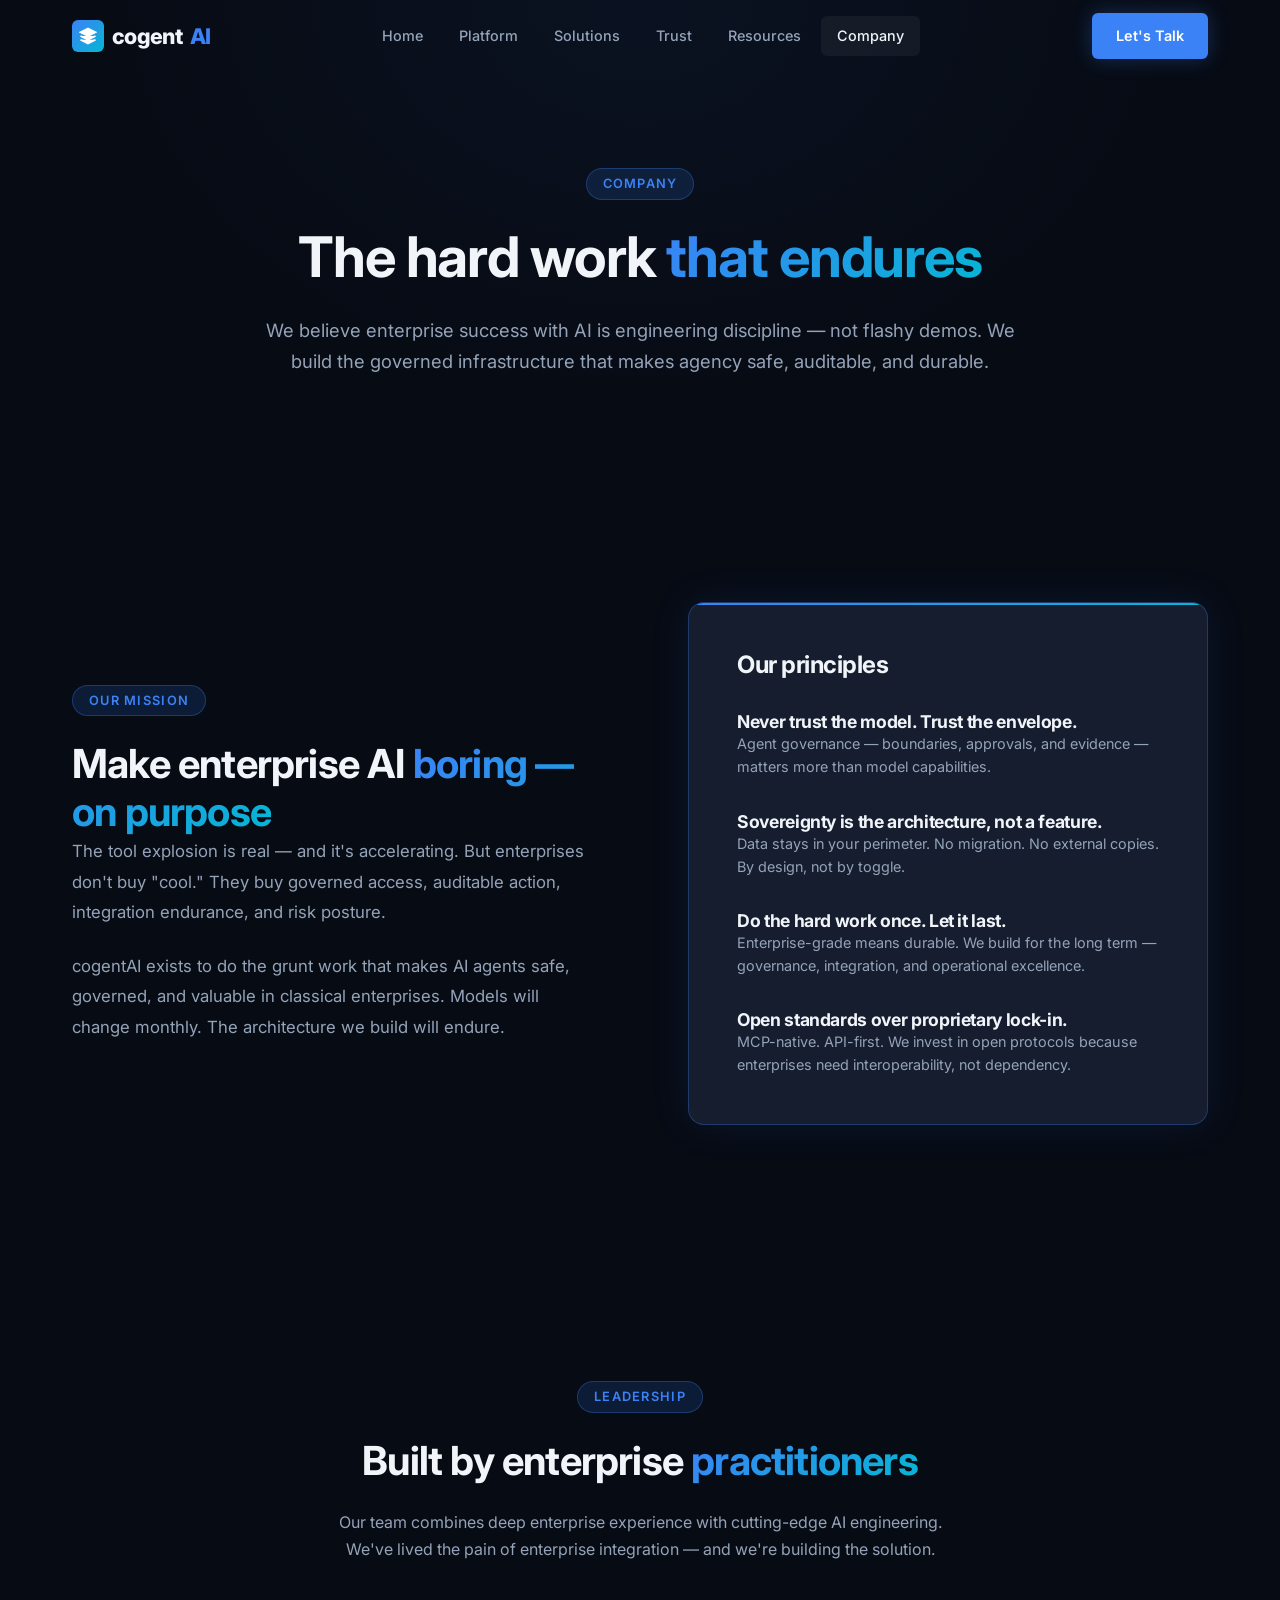
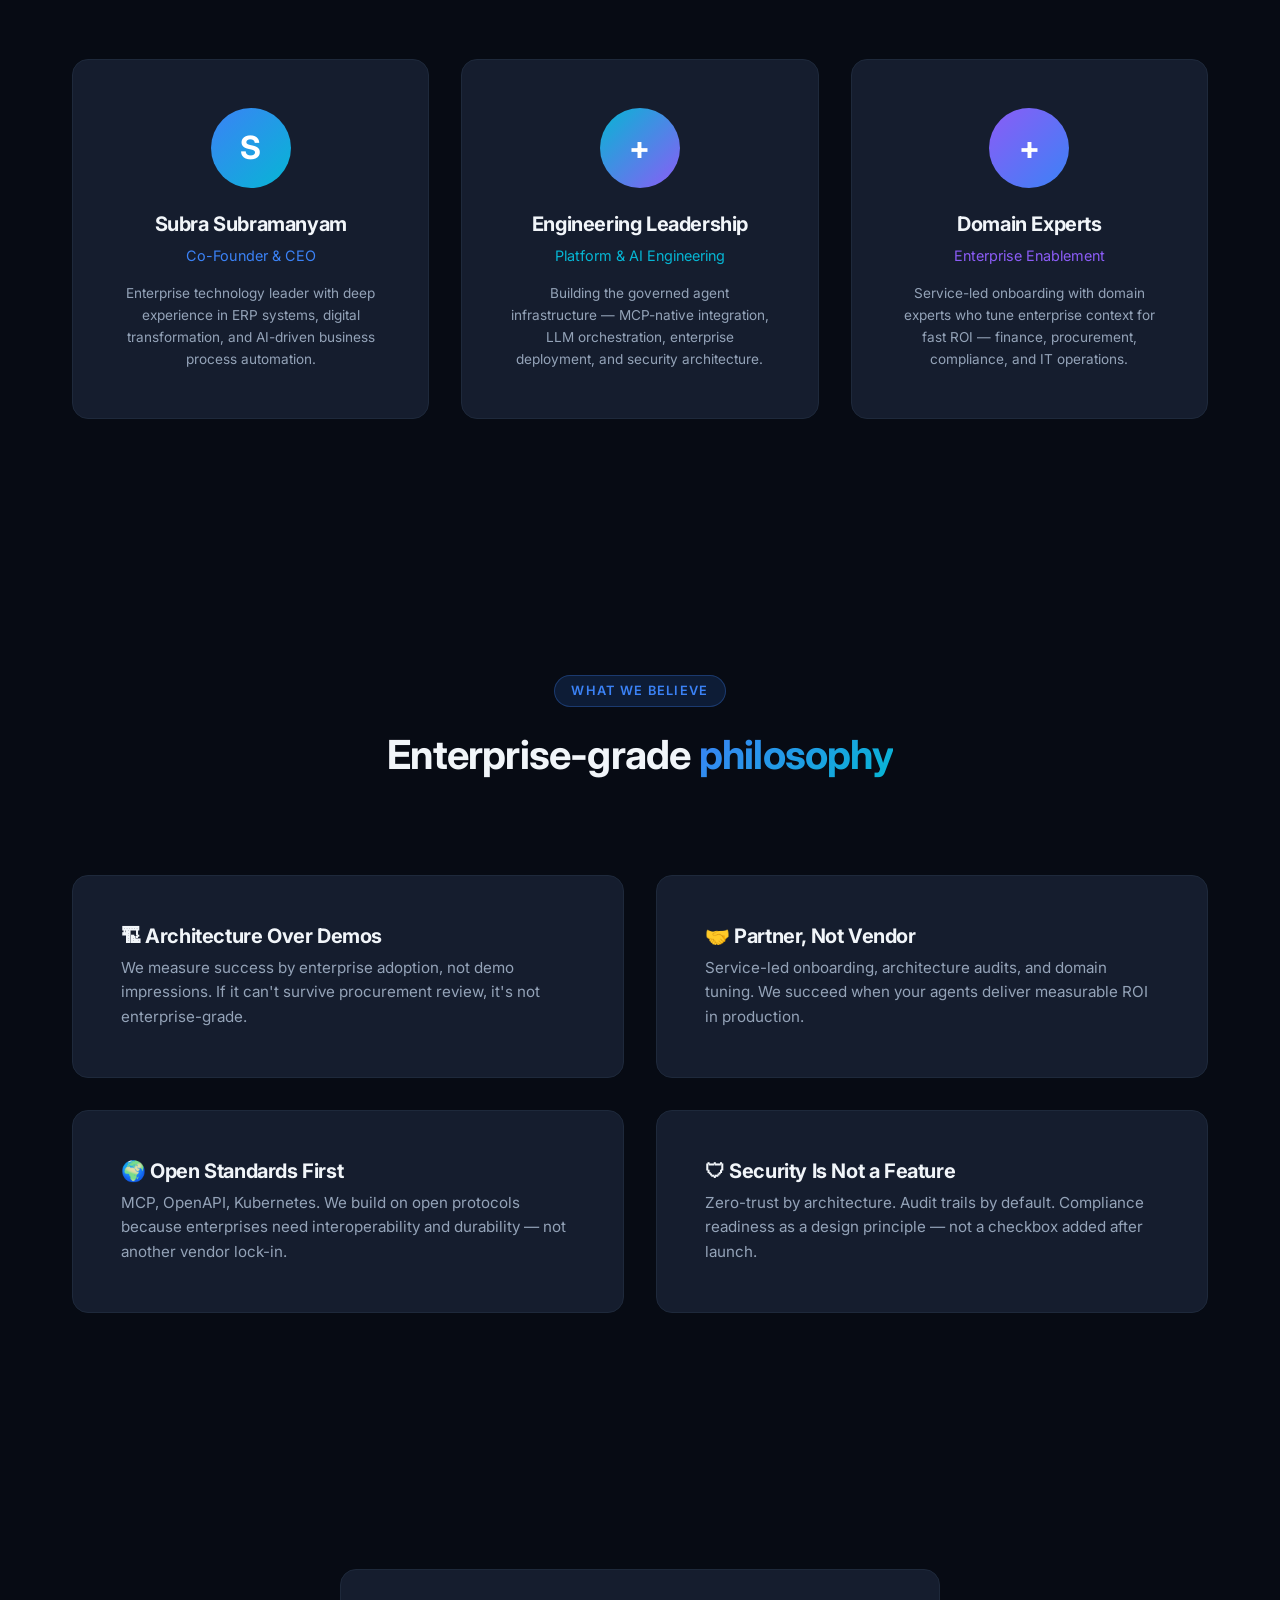
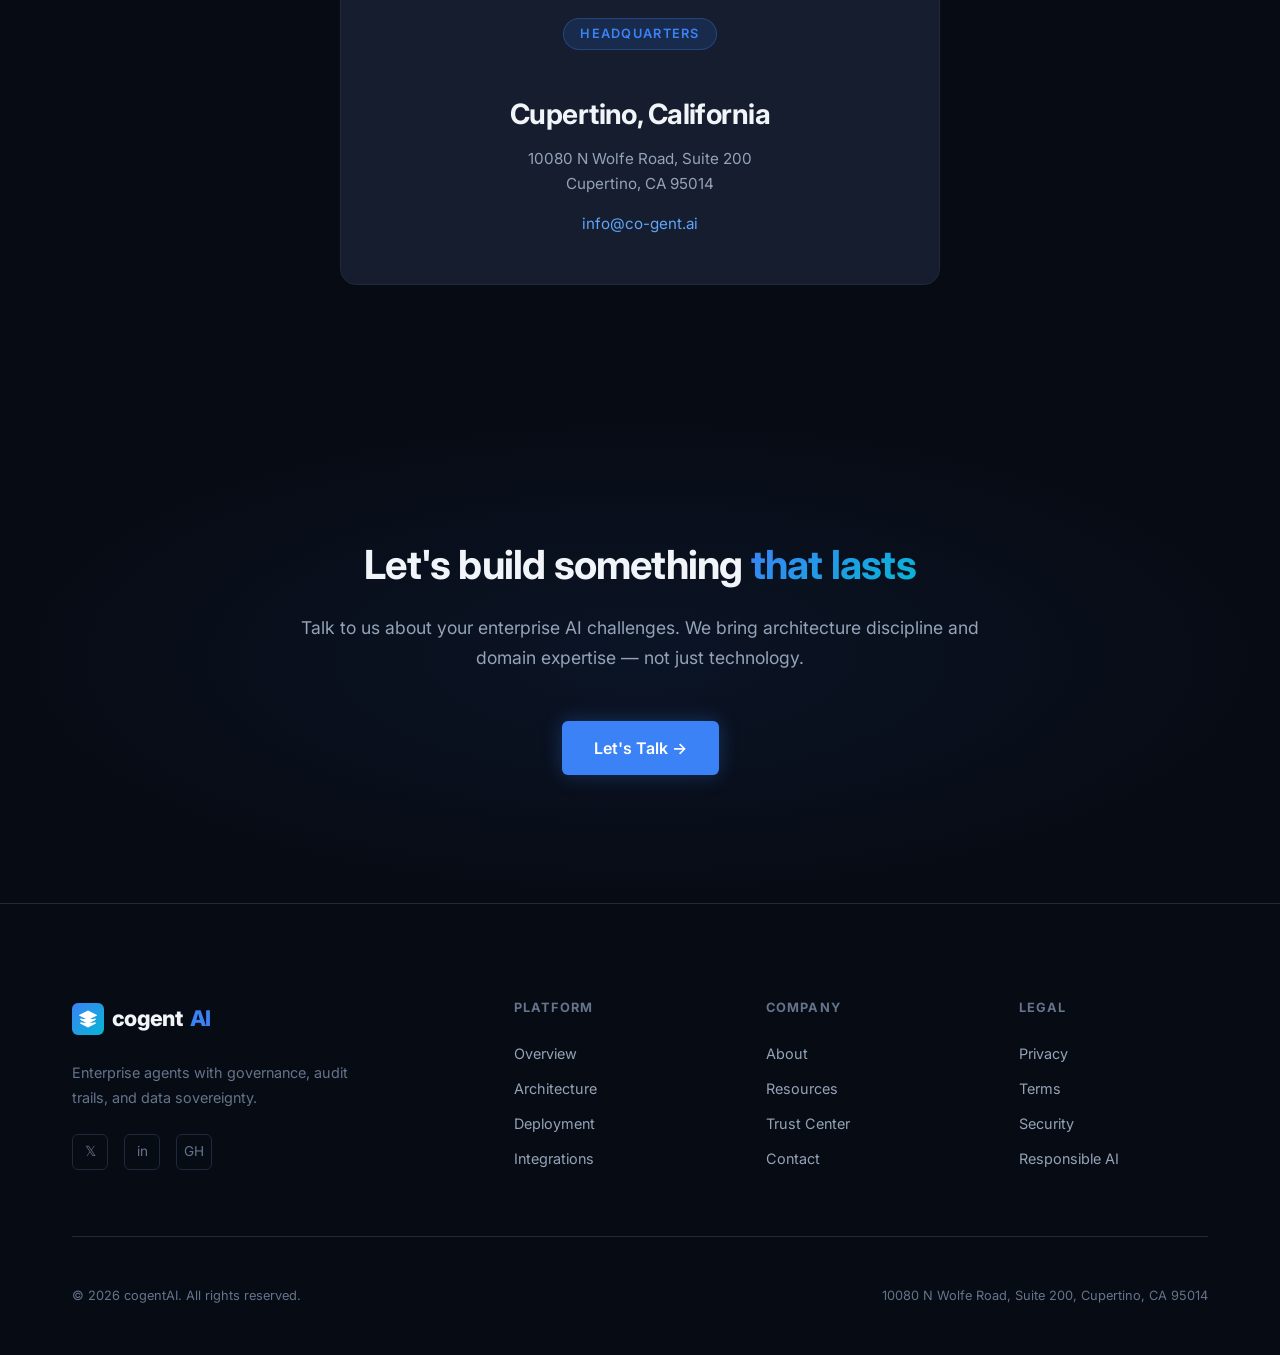
==== commit 5705ee81: "Remove Skills page and nav links per feedback The Skills page was a misunderstanding — the intent wa" ====
--- a/company.html
+++ b/company.html
@@ -18,7 +18,7 @@
     <div class="header-inner">
       <a href="index.html" class="logo"><div class="logo-icon"><svg viewBox="0 0 24 24" fill="none" stroke="white" stroke-width="2.5"><path d="M12 2L2 7l10 5 10-5-10-5z"/><path d="M2 17l10 5 10-5"/><path d="M2 12l10 5 10-5"/></svg></div>cogent<span>AI</span></a>
       <nav class="nav-links">
-        <a href="index.html">Home</a><a href="platform.html">Platform</a><a href="solutions.html">Solutions</a><a href="trust.html">Trust</a><a href="resources.html">Resources</a><a href="company.html" class="active">Company</a><a href="skills.html">Skills</a>
+        <a href="index.html">Home</a><a href="platform.html">Platform</a><a href="solutions.html">Solutions</a><a href="trust.html">Trust</a><a href="resources.html">Resources</a><a href="company.html" class="active">Company</a>
       </nav>
       <div class="flex gap-md items-center">
         <a href="contact.html" class="btn btn-primary nav-cta desktop-only">Let's Talk</a>
@@ -27,7 +27,7 @@
     </div>
   </header>
   <nav class="mobile-nav" id="mobile-nav">
-    <a href="index.html">Home</a><a href="platform.html">Platform</a><a href="solutions.html">Solutions</a><a href="trust.html">Trust</a><a href="resources.html">Resources</a><a href="company.html">Company</a><a href="skills.html">Skills</a>
+    <a href="index.html">Home</a><a href="platform.html">Platform</a><a href="solutions.html">Solutions</a><a href="trust.html">Trust</a><a href="resources.html">Resources</a><a href="company.html">Company</a>
     <a href="contact.html" class="btn btn-primary mt-lg">Let's Talk</a>
   </nav>
 
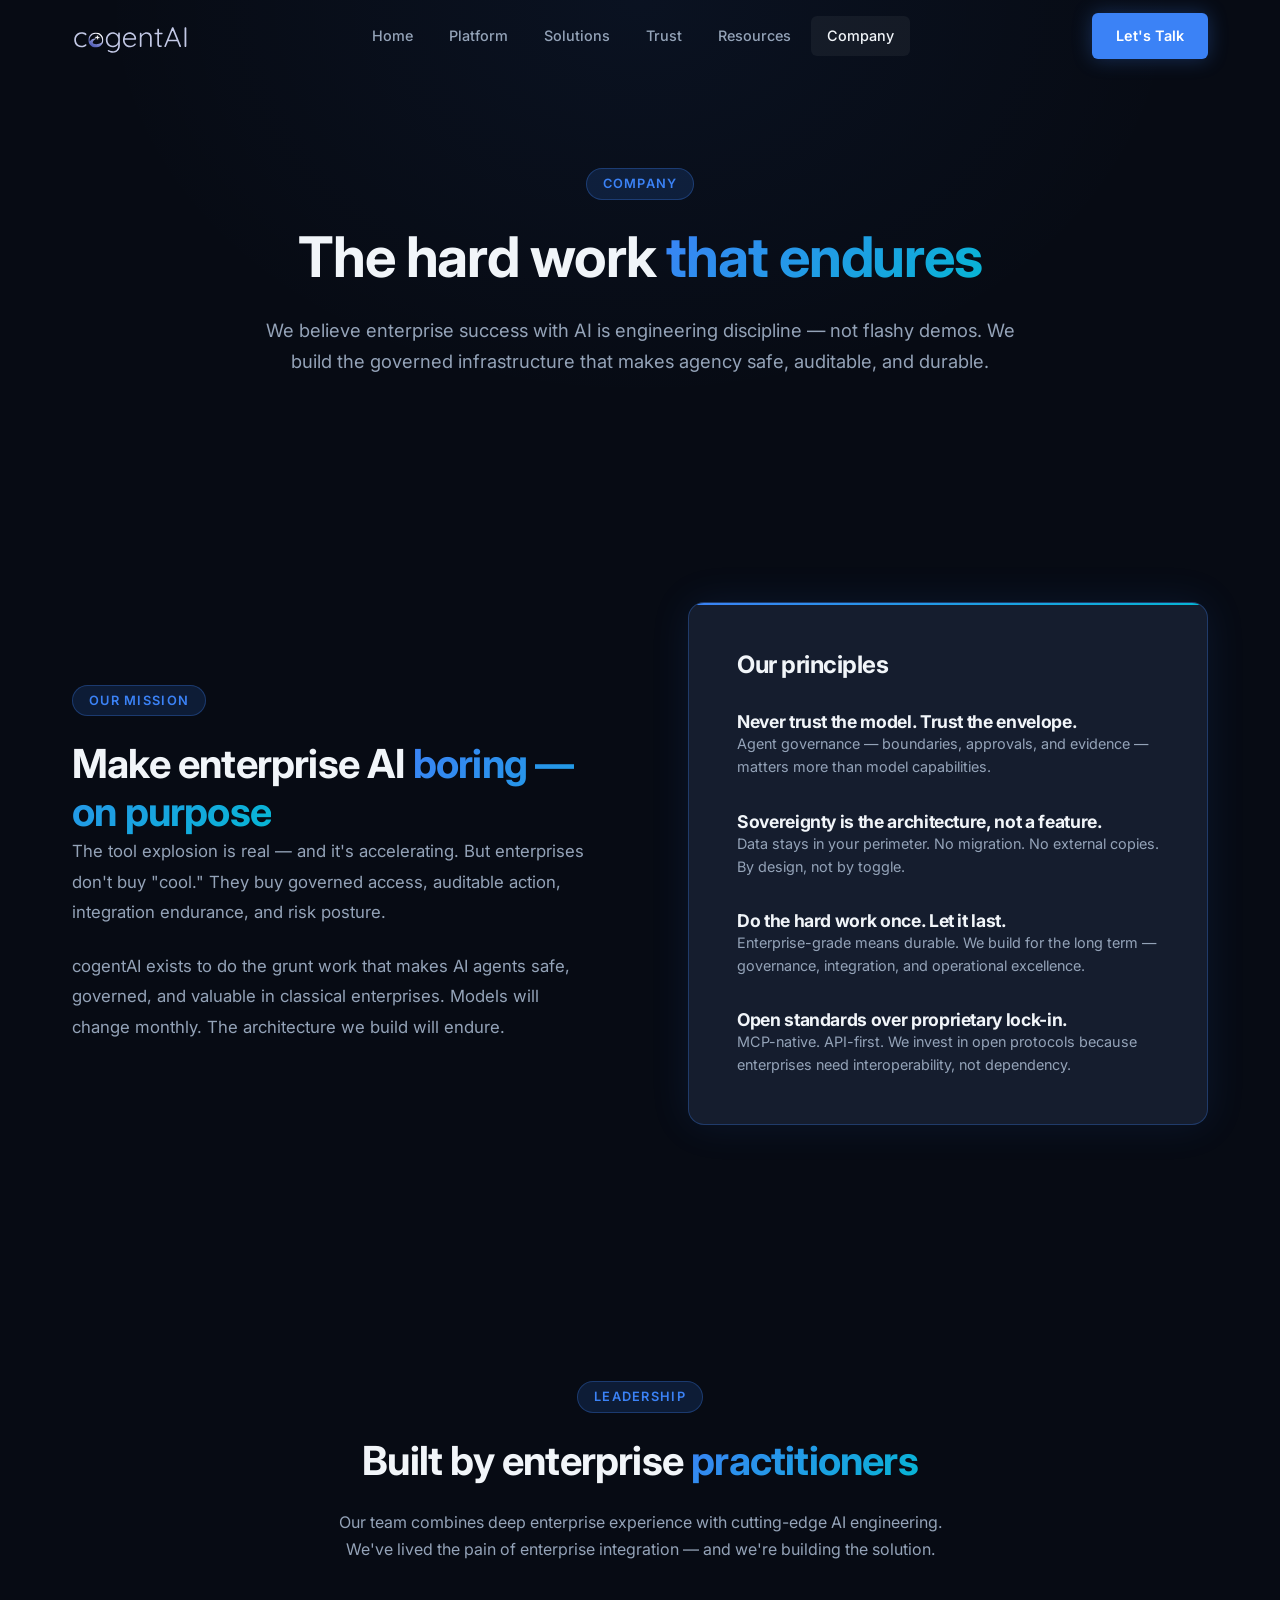
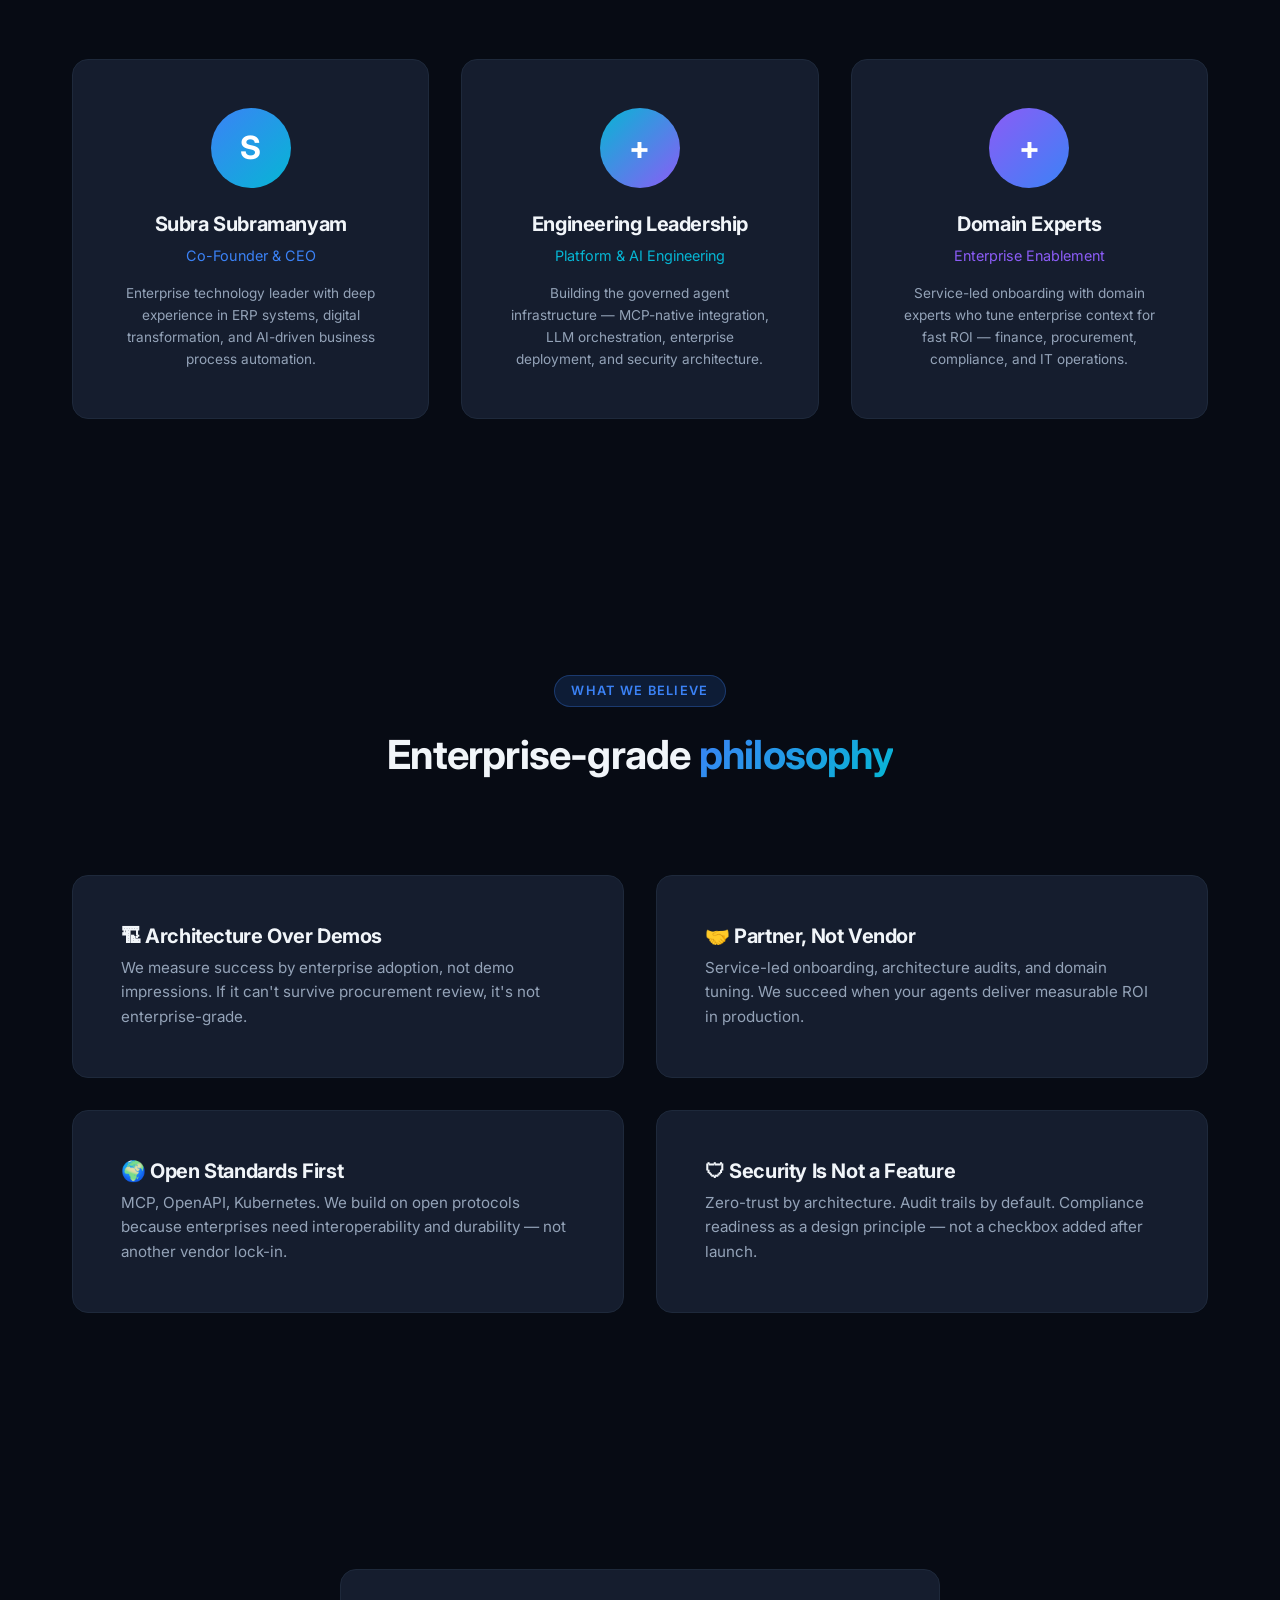
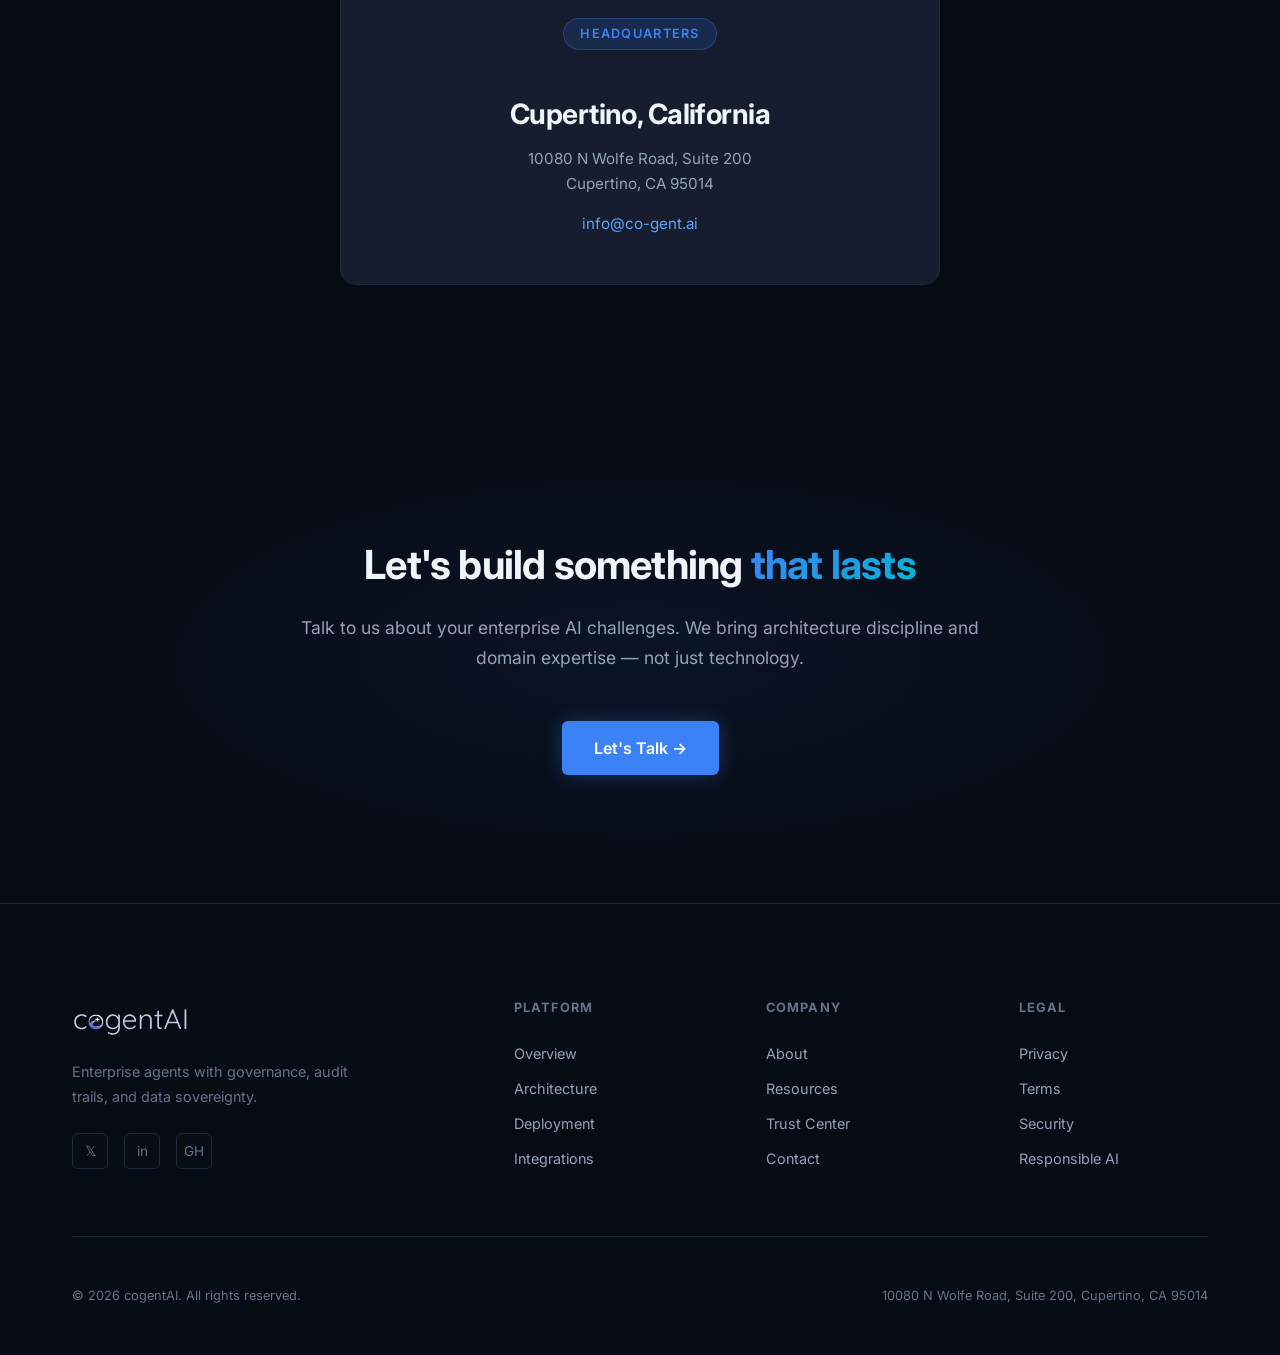
==== commit 564cc435: "Replace placeholder logo with official cogentAI brand SVG Co-Authored-By: Claude Opus 4.6 <noreply@a" ====
--- a/company.html
+++ b/company.html
@@ -16,7 +16,7 @@
   <!-- HEADER -->
   <header class="site-header" id="site-header">
     <div class="header-inner">
-      <a href="index.html" class="logo"><div class="logo-icon"><svg viewBox="0 0 24 24" fill="none" stroke="white" stroke-width="2.5"><path d="M12 2L2 7l10 5 10-5-10-5z"/><path d="M2 17l10 5 10-5"/><path d="M2 12l10 5 10-5"/></svg></div>cogent<span>AI</span></a>
+      <a href="index.html" class="logo"><img src="assets/logos/cogentai-logo.svg" alt="cogentAI" class="logo-img"></a>
       <nav class="nav-links">
         <a href="index.html">Home</a><a href="platform.html">Platform</a><a href="solutions.html">Solutions</a><a href="trust.html">Trust</a><a href="resources.html">Resources</a><a href="company.html" class="active">Company</a>
       </nav>
@@ -170,7 +170,7 @@
     <div class="container">
       <div class="footer-grid">
         <div class="footer-brand">
-          <a href="index.html" class="logo"><div class="logo-icon"><svg viewBox="0 0 24 24" fill="none" stroke="white" stroke-width="2.5"><path d="M12 2L2 7l10 5 10-5-10-5z"/><path d="M2 17l10 5 10-5"/><path d="M2 12l10 5 10-5"/></svg></div>cogent<span>AI</span></a>
+          <a href="index.html" class="logo"><img src="assets/logos/cogentai-logo.svg" alt="cogentAI" class="logo-img"></a>
           <p>Enterprise agents with governance, audit trails, and data sovereignty.</p>
           <div class="footer-social"><a href="https://x.com/Co_gentAI">&#x1D54F;</a><a href="https://www.linkedin.com/company/co-gentai">in</a><a href="https://github.com/Co-gentAI">GH</a></div>
         </div>
--- a/css/style.css
+++ b/css/style.css
@@ -259,31 +259,11 @@
 .logo {
   display: flex;
   align-items: center;
-  gap: var(--space-sm);
-  font-size: 1.35rem;
-  font-weight: 800;
-  color: var(--color-text-primary);
-  letter-spacing: -0.03em;
-}
-
-.logo-icon {
-  width: 32px;
-  height: 32px;
-  background: linear-gradient(135deg, var(--color-accent), var(--color-accent-secondary));
-  border-radius: var(--radius-sm);
-  display: flex;
-  align-items: center;
-  justify-content: center;
-}
-
-.logo-icon svg {
-  width: 18px;
-  height: 18px;
-  fill: white;
-}
-
-.logo span {
-  color: var(--color-accent);
+}
+
+.logo-img {
+  height: 36px;
+  width: auto;
 }
 
 .nav-links {
@@ -602,9 +582,8 @@
   right: -5%;
   top: 50%;
   transform: translateY(-50%);
-  width: 500px;
-  height: 500px;
-  opacity: 0.35;
+  width: 520px;
+  opacity: 0.6;
   pointer-events: none;
 }
 
@@ -774,8 +753,8 @@
   display: flex;
   align-items: center;
   justify-content: center;
-  width: 140px;
-  height: 64px;
+  width: 160px;
+  height: 72px;
   padding: var(--space-md);
   border-radius: var(--radius-md);
   border: 1px solid var(--color-border);
@@ -784,6 +763,12 @@
   font-weight: 600;
   color: var(--color-text-muted);
   transition: all var(--transition-base);
+}
+
+.integration-item img {
+  width: 100%;
+  height: auto;
+  object-fit: contain;
 }
 
 .integration-item:hover {
